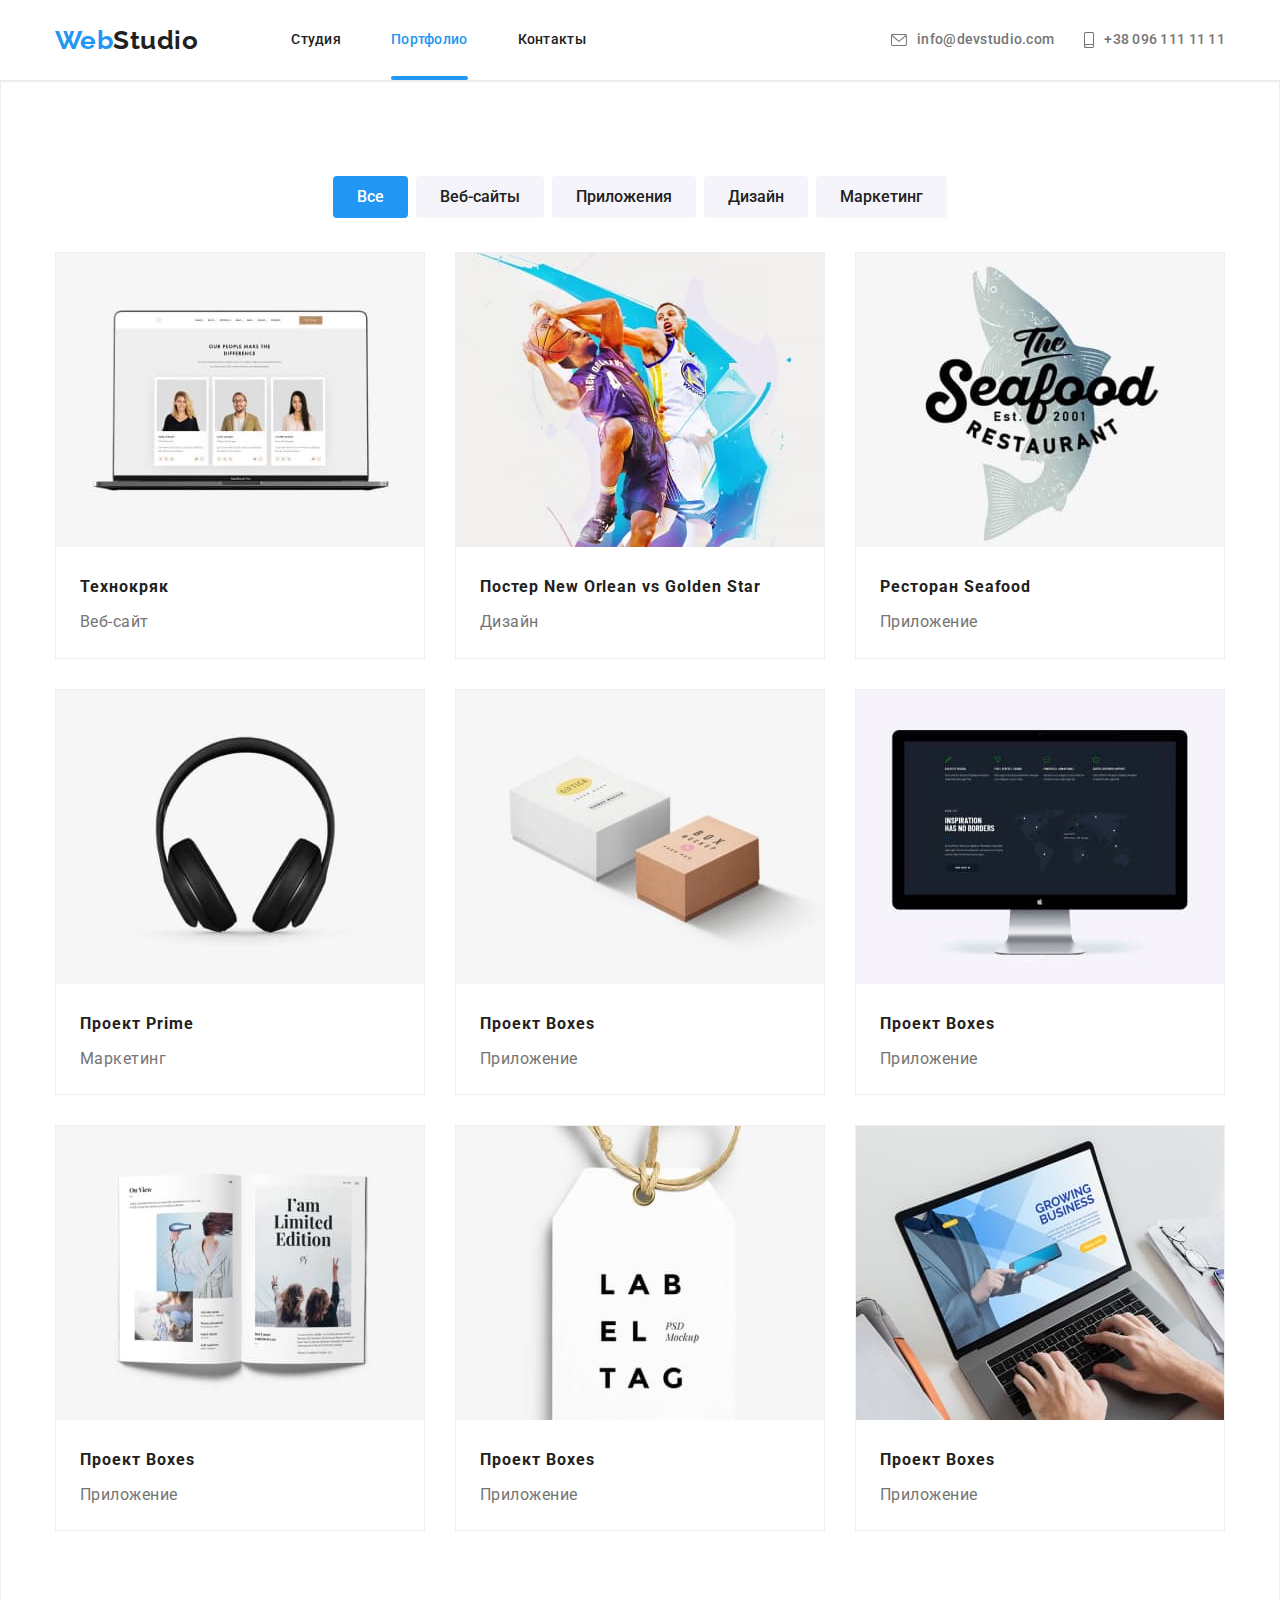
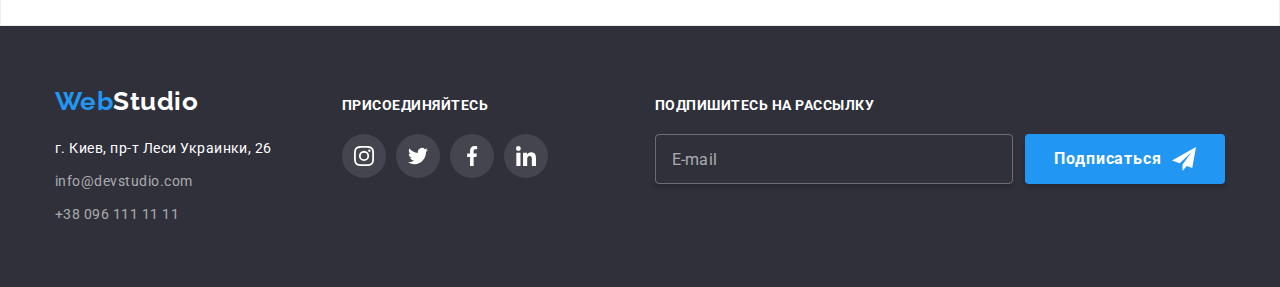
==== portfolio.html @ 53d105b1 "start" ====
<!DOCTYPE html>
<html lang="en">
<head>
    <meta charset="UTF-8">
    <meta http-equiv="X-UA-Compatible" content="IE=edge">
    <meta name="viewport" content="width=device-width, initial-scale=1.0">
    <title>Portfolio</title>
    <link href="https://fonts.googleapis.com/css2?family=Raleway:wght@700&family=Roboto:wght@400;500;700;900&display=swap"
        rel="stylesheet">
    <link rel="stylesheet" href="./css/portfolio.min.css" />
</head>
<body>
    <!-- Шапка-->
    <header class="header-page">
        <div class="header-page__container">
            <nav class="header-page__nav">
                <a href="./index.html" class="logo"><span class="logo__style">Web</span>Studio</a>
                <ul class="site-nav">
                    <li class="site-nav__item">
                        <a href="./index.html" class="site-nav__link ">Студия</a>
                    </li>
                    <li class="site-nav__item">
                        <a href="./portfolio.html" class="site-nav__link site-nav__link--current">Портфолио</a>
                    </li>
                    <li class="site-nav__item">
                        <a href="./contacts.html" class="site-nav__link">Контакты</a>
                    </li>
                </ul>
            </nav>
            <ul class="contact">
                <li class="contact__item">
                    <a href="mailto:info@devstudio.com" class="contact__link">
                        <svg class="contact__icon" width="16" height="12">
                            <use href="./images/icon.svg#icon-mail"></use>
                        </svg>
                        info@devstudio.com</a>
                </li>
                <li class="contact__item">
                    <a href="tel:+380961111111" class="contact__link">
                        <svg class="contact__icon" width="10" height="16">
                            <use href="./images/icon.svg#icon-mobile"></use>
                        </svg>
                        +38 096 111 11 11</a>
                </li>
            </ul>
        </div>
    </header>
<main>
    <!-- Наши проекты -->
    <section class="portfolio">
    <div class="portfolio__container">
        <h1 class="portfolio__title">Наши проекты</h1>
        <ul class="type">
            <li class="type__item"><button type="button" class="type__button type__button--current">Все</button></li>
            <li class="type__item"><button type="button" class="type__button">Веб-сайты</button></li>
            <li class="type__item"><button type="button" class="type__button">Приложения</button></li>
            <li class="type__item"><button type="button" class="type__button">Дизайн</button></li>
            <li class="type__item"><button type="button" class="type__button">Маркетинг</button></li>
        </ul>
        <ul class="card-set">
            <li class="card-set__item">
                <article class="project"> 
                    <div class="project__meta">
                        <img src="./images/techcrack.jpg" alt="techcrack" class="project__image" />
                        <a href="" class="project__description">Ресурс предлагает комплексные предложения с разным уровнем функционала и сервисов. Все это позволит посетителю получить
                        исчерпывающие сведения о компании или частном лице.</a>
                    </div>
                    <h2 class="project__name">Технокряк</h2>
                    <p class="project__type">Веб-сайт</p>
                </article>
            </li>
            <li class="card-set__item">
                <article class="project">
                    <div class="project__meta">
                        <img src="./images/New-Orlean.jpg" alt="Poster New Orlean" class="project__image" />
                        <a href="" class="project__description">Ресурс предлагает комплексные предложения с разным уровнем функционала и сервисов. Все это позволит посетителю получить
                        исчерпывающие сведения о компании или частном лице.</a>
                    </div>
                    <h2 class="project__name">Постер New Orlean vs Golden Star</h2>
                    <p class="project__type">Дизайн</p>
                </article>
            </li>
            <li class="card-set__item">
                <article class="project">
                    <div class="project__meta">
                        <img src="./images/restaraunt-sea-food.jpg" alt="restaraunt Sea Food" class="project__image" />
                        <a href="" class="project__description">Ресурс предлагает комплексные предложения с разным уровнем функционала и сервисов. Все
                            это позволит посетителю получить исчерпывающие сведения о компании или частном лице.</a>
                    </div>
                    <h2 class="project__name">Ресторан Seafood</h2>
                    <p class="project__type">Приложение</p>
                </article>
            </li>
            <li class="card-set__item">
                <article class="project"> 
                    <div class="project__meta">
                        <img src="./images/project-prime.jpg" alt="project Prime" class="project__image" />
                        <a href="" class="project__description">Ресурс предлагает комплексные предложения с разным уровнем функционала и
                            сервисов. Все это позволит посетителю получить исчерпывающие сведения о компании или частном лице.</a>
                    </div>
                    <h2 class="project__name">Проект Prime</h2>
                    <p class="project__type">Маркетинг</p>
                </article>
            </li>
            <li class="card-set__item">
                <article class="project">
                    <div class="project__meta">
                        <img src="./images/project-boxes.jpg" alt="project Boxes" class="project__image" />
                        <a href="" class="project__description">Ресурс предлагает комплексные предложения с разным уровнем функционала и
                            сервисов. Все это позволит посетителю получить исчерпывающие сведения о компании или частном лице.</a>
                    </div>
                    <h2 class="project__name">Проект Boxes</h2>
                    <p class="project__type">Приложение</p>
                </article>
            </li>
            <li class="card-set__item">
                <article class="project">
                    <div class="project__meta">
                        <img src="./images/inspirations.jpg" alt="Inspiration has no Borders" class="project__image" />
                        <a href="" class="project__description">Ресурс предлагает комплексные предложения с разным уровнем
                            функционала и
                            сервисов. Все это позволит посетителю получить исчерпывающие сведения о компании или частном лице.</a>
                    </div>
                    <h2 class="project__name">Проект Boxes</h2>
                    <p class="project__type">Приложение</p>
                </article>
            </li>
            <li class="card-set__item">
                <article class="project">
                    <div class="project__meta">
                        <img src="./images/limited-edition.jpg" alt="Limited Edition" class="project__image" />
                        <a href="" class="project__description">Ресурс предлагает комплексные предложения с разным уровнем
                            функционала и
                            сервисов. Все это позволит посетителю получить исчерпывающие сведения о компании или частном лице.</a>
                    </div>
                    <h2 class="project__name">Проект Boxes</h2>
                    <p class="project__type">Приложение</p>
                </article>
            </li>
            <li class="card-set__item">
                <article class="project">
                    <div class="project__meta">
                        <img src="./images/project-lab.jpg" alt="project LAB" class="project__image" />
                        <a href="" class="project__description">Ресурс предлагает комплексные предложения с разным уровнем
                            функционала и
                            сервисов. Все это позволит посетителю получить исчерпывающие сведения о компании или частном лице.</a>
                    </div>
                    <h2 class="project__name">Проект Boxes</h2>
                    <p class="project__type">Приложение</p>
                </article>
            </li>
            <li class="card-set__item">
                <article class="project">
                    <div class="project__meta">
                        <img src="./images/growing-business.jpg" alt="Growing Business" class="project__image" />
                        <a href="" class="project__description">Ресурс предлагает комплексные предложения с разным уровнем
                            функционала и
                            сервисов. Все это позволит посетителю получить исчерпывающие сведения о компании или частном лице.</a>
                    </div>
                    <h2 class="project__name">Проект Boxes</h2>
                    <p class="project__type">Приложение</p>
                </article>
            </li>
        </ul>
    </div>
    </section>
</main>
        <!--подвал-->
        <footer class="page-footer">
            <div class="page-footer__container">
                <div class="page-footer__meta">
                    <a href="./index.html" class="logo page-footer__logo"><span class="logo__style">Web</span>Studio</a>
                    <address class="address">
                        <ul class="address__list">
                            <li class="address__item"><a href="" class="address__location">г. Киев, пр-т Леси Украинки, 26</a>
                            </li>
                            <li class="address__item"><a href="mailto:info@devstudio.com"
                                    class="address__contacts">info@devstudio.com</a></li>
                            <li class="address__item"><a href="tel:+380961111111" class="address__contacts">+38 096 111 11
                                    11</a></li>
                        </ul>
                    </address>
                </div>
                <div class="page-footer__network">
                    <h3 class="page-footer__title">Присоединяйтесь</h3>
                    <ul class="social-link">
                        <li class="social-link__item">
                            <a href="" class="social-link__button social-link__button--footer">
                                <svg class="social-link__icon" width="20" height="20">
                                    <use href="./images/icon.svg#icon-instagram"></use>
                                </svg>
                            </a>
                        </li>
                        <li class="social-link__item">
                            <a href="" class="social-link__button social-link__button--footer">
                                <svg class="social-link__icon" width="20" height="20">
                                    <use href="./images/icon.svg#icon-twitter"></use>
                                </svg>
                            </a>
                        </li>
                        <li class="social-link__item">
                            <a href="" class="social-link__button social-link__button--footer">
                                <svg class="social-link__icon" width="20" height="20">
                                    <use href="./images/icon.svg#icon-facebook"></use>
                                </svg>
                            </a>
                        </li>
                        <li class="social-link__item">
                            <a href="" class="social-link__button social-link__button--footer">
                                <svg class="social-link__icon" width="20" height="20">
                                    <use href="./images/icon.svg#icon-linkedin"></use>
                                </svg>
                            </a>
                        </li>
                    </ul>
                </div>
                <div class="page-footer__mailing">
                    <h3 class="page-footer__title">Подпишитесь на рассылку</h3>
                    <form class="page-footer__form">
                        <div class="page-footer__fieldset">
                            <div>
                                <label class="page-footer__label" for="email"></label>
                                <input class="page-footer__input" placeholder="E-mail" type="email" name="mail" id="email" />
                            </div>
                            <button class="page-footer__button" type="submit">Подписаться
                                <svg class="page-footer__icon" width="24" height="24">
                                    <use href="./images/icon.svg#icon-send"></use>
                                </svg>
                            </button>
                        </div>
                    </form>
                </div>
            </div>
        </footer>
    </body>
</html>
---- css/portfolio.min.css ----
/*! modern-normalize v1.1.0 | MIT License | https://github.com/sindresorhus/modern-normalize */*,::before,::after{-webkit-box-sizing:border-box;box-sizing:border-box}html{line-height:1.15;-webkit-text-size-adjust:100%;-moz-tab-size:4;-o-tab-size:4;tab-size:4}body{margin:0;font-family:system-ui,-apple-system,"Segoe UI",Roboto,Helvetica,Arial,sans-serif,"Apple Color Emoji","Segoe UI Emoji"}hr{height:0;color:inherit}abbr[title]{-webkit-text-decoration:underline dotted;text-decoration:underline dotted}b,strong{font-weight:bolder}code,kbd,samp,pre{font-family:ui-monospace, SFMono-Regular, Consolas, 'Liberation Mono', Menlo, monospace;font-size:1em}small{font-size:80%}sub,sup{font-size:75%;line-height:0;position:relative;vertical-align:baseline}sub{bottom:-0.25em}sup{top:-0.5em}table{text-indent:0;border-color:inherit}button,input,optgroup,select,textarea{font-family:inherit;font-size:100%;line-height:1.15;margin:0}button,select{text-transform:none}button,[type='button'],[type='reset'],[type='submit']{-webkit-appearance:button}::-moz-focus-inner{border-style:none;padding:0}:-moz-focusring{outline:1px dotted ButtonText}:-moz-ui-invalid{box-shadow:none}legend{padding:0}progress{vertical-align:baseline}::-webkit-inner-spin-button,::-webkit-outer-spin-button{height:auto}[type='search']{-webkit-appearance:textfield;outline-offset:-2px}::-webkit-search-decoration{-webkit-appearance:none}::-webkit-file-upload-button{-webkit-appearance:button;font:inherit}summary{display:list-item}body{background-color:#ffffff;color:#212121;font-family:Roboto, sans-serif;letter-spacing:0.03em}.site-nav,.contact,.type,.card-set,.address__list,.social-link{list-style:none;padding:0;margin:0}.header-page__container,.portfolio__container,.page-footer__container{margin:0 auto;width:1200px;padding-left:15px;padding-right:15px}.portfolio{padding-top:94px;padding-bottom:94px}.page-footer__button{color:#ffffff;background-color:#2196F3;font-weight:700;font-size:16px;line-height:1.88;letter-spacing:0.06em;text-decoration:none;-webkit-box-shadow:0px 4px 4px rgba(0,0,0,0.15);box-shadow:0px 4px 4px rgba(0,0,0,0.15);border-radius:4px;border-color:transparent;padding:10px;height:50px;min-width:200px;cursor:pointer}.portfolio__title{position:absolute;width:1px;height:1px;margin:-1px;border:0;padding:0;white-space:nowrap;-webkit-clip-path:inset(100%);clip-path:inset(100%);clip:rect(0 0 0 0);overflow:hidden}.logo{color:#212121;font-family:Raleway, sans-serif;font-size:26px;font-weight:700;line-height:1.19;text-decoration:none}.logo__style{color:#2196F3}.header-page{border-bottom:1px solid #ECECEC}.header-page__container{display:-webkit-box;display:-ms-flexbox;display:flex;-webkit-box-align:center;-ms-flex-align:center;align-items:center}.header-page__nav{display:-webkit-box;display:-ms-flexbox;display:flex;-webkit-box-align:center;-ms-flex-align:center;align-items:center}.site-nav{display:-webkit-box;display:-ms-flexbox;display:flex;margin-left:93px}.site-nav__link{color:#212121;font-size:14px;font-weight:500;line-height:1.14;letter-spacing:0.02em;text-decoration:none;display:block;padding-top:32px;padding-bottom:32px;-webkit-transition:color 250ms cubic-bezier(0.4, 0, 0.2, 1);transition:color 250ms cubic-bezier(0.4, 0, 0.2, 1)}.site-nav__link:hover,.site-nav__link:focus{color:#2196F3}.site-nav__link--current{color:#2196F3;position:relative}.site-nav__link--current::after{position:absolute;content:"";bottom:0;left:0;border-radius:4px;height:4px;width:100%;background-color:#2196F3}.site-nav__item{margin-right:50px}.site-nav__item:last-child{margin-right:0}.contact{display:-webkit-box;display:-ms-flexbox;display:flex;margin-left:auto;-webkit-box-align:center;-ms-flex-align:center;align-items:center}.contact__icon{margin-right:10px;fill:currentColor}.contact__item:not(:nth-child(1)){margin-left:30px}.contact__link{display:-webkit-box;display:-ms-flexbox;display:flex;font-size:14px;font-weight:500;line-height:1.14;letter-spacing:0.02em;text-decoration:none;color:#757575;-webkit-box-align:center;-ms-flex-align:center;align-items:center;-webkit-box-pack:center;-ms-flex-pack:center;justify-content:center;padding-top:32px;padding-bottom:32px;-webkit-transition:color 250ms cubic-bezier(0.4, 0, 0.2, 1);transition:color 250ms cubic-bezier(0.4, 0, 0.2, 1)}.contact__link:hover,.contact__link:focus{color:#2196F3}.portfolio{border:1px solid #EEEEEE}.type{display:-webkit-box;display:-ms-flexbox;display:flex;margin-bottom:34px;-webkit-box-pack:center;-ms-flex-pack:center;justify-content:center}.type__item{margin-right:8px}.type__item:last-child{margin-right:0}.type__button{color:var(--primary-text-color);background-color:#F5F4FA;font-weight:500;font-size:16px;line-height:1.63;border-radius:4px;border-color:transparent;padding:6px 22px 6px 22px;cursor:pointer}.type__button:hover,.type__button:focus{color:#FFFFFF;background-color:#2196F3}.type__button--current{color:#FFFFFF;background-color:#2196F3}.card-set{display:-webkit-box;display:-ms-flexbox;display:flex;-ms-flex-wrap:wrap;flex-wrap:wrap}.card-set__item{background:#FFFFFF;border:1px solid #EEEEEE;width:370px;margin-right:30px;margin-bottom:30px}.card-set__item:nth-child(3n){margin-right:0}.card-set__item:nth-last-child(-n+3){margin-bottom:0}.project__meta{position:relative;overflow:hidden}.project__image{width:370px;margin-top:0;margin-bottom:20px}.project__name{margin:0 24px 4px 24px;color:#212121;font-size:16px;font-weight:700;line-height:2;letter-spacing:0.06em}.project__type{margin:0 24px 20px 24px;color:#757575;font-size:16px;font-weight:400;line-height:1.88}.project__description{position:absolute;left:0;top:0;margin:0;padding:63px 24px;width:370px;height:294px;background-color:rgba(33,150,243,0.9);font-weight:400;font-size:18px;line-height:1.56;text-align:center;text-decoration:none;color:#FFFFFF;opacity:0;-webkit-transform:translateY(404px);transform:translateY(404px);-webkit-transition:-webkit-transform 250ms cubic-bezier(0.4, 0, 0.2, 1);transition:-webkit-transform 250ms cubic-bezier(0.4, 0, 0.2, 1);transition:transform 250ms cubic-bezier(0.4, 0, 0.2, 1);transition:transform 250ms cubic-bezier(0.4, 0, 0.2, 1), -webkit-transform 250ms cubic-bezier(0.4, 0, 0.2, 1)}.project:hover .project__description{opacity:1;-webkit-transform:translateY(0);transform:translateY(0)}.page-footer{background-color:#2F303A;padding:60px 0}.page-footer__container{display:-webkit-box;display:-ms-flexbox;display:flex;-webkit-box-orient:horizontal;-webkit-box-direction:normal;-ms-flex-direction:row;flex-direction:row;-webkit-box-align:baseline;-ms-flex-align:baseline;align-items:baseline}.page-footer__logo{color:#ffffff}.page-footer__network{margin-left:70px}.page-footer__title{margin:0;font-weight:700;font-size:14px;line-height:1.14;text-transform:uppercase;color:#ffffff;margin-bottom:20px}.page-footer__mailing{margin-left:auto}.page-footer__form{margin-top:20px}.page-footer__fieldset{display:-webkit-box;display:-ms-flexbox;display:flex}.page-footer__button{display:-webkit-box;display:-ms-flexbox;display:flex;-webkit-box-align:center;-ms-flex-align:center;align-items:center;-webkit-box-pack:center;-ms-flex-pack:center;justify-content:center;margin-top:0;margin-left:12px}.page-footer__icon{margin-left:10px;fill:currentColor}.page-footer__input{width:358px;height:50px;border:1px solid rgba(255,255,255,0.3);-webkit-box-shadow:0px 4px 4px 0px rgba(0,0,0,0.15);box-shadow:0px 4px 4px 0px rgba(0,0,0,0.15);border-radius:4px;background-color:rgba(33,150,243,0);color:#ffffff;padding:15px 16px}.page-footer__input::-webkit-input-placeholder{font-weight:400;font-size:16px;line-height:1, 25;letter-spacing:0.01em;color:rgba(255,255,255,0.6)}.page-footer__input:-ms-input-placeholder{font-weight:400;font-size:16px;line-height:1, 25;letter-spacing:0.01em;color:rgba(255,255,255,0.6)}.page-footer__input::-ms-input-placeholder{font-weight:400;font-size:16px;line-height:1, 25;letter-spacing:0.01em;color:rgba(255,255,255,0.6)}.page-footer__input::placeholder{font-weight:400;font-size:16px;line-height:1, 25;letter-spacing:0.01em;color:rgba(255,255,255,0.6)}.address{margin-top:20px}.address__item{margin-bottom:9px}.address__item:last-child{margin-bottom:0}.address__location{color:#FFFFFF;font-size:14px;font-weight:400;line-height:1.71;text-decoration:none;font-style:normal}.address__contacts{color:rgba(255,255,255,0.6);font-size:14px;font-weight:400;line-height:1.71;text-decoration:none;font-style:normal}.address__contacts:hover,.address__contacts:focus{color:#2196F3}.social-link{display:-webkit-box;display:-ms-flexbox;display:flex}.social-link__icon{fill:currentColor;width:20px;height:20px}.social-link__item{display:-webkit-box;display:-ms-flexbox;display:flex;margin-right:10px}.social-link__item:last-child{margin-right:0}.social-link__button{display:-webkit-box;display:-ms-flexbox;display:flex;-webkit-box-align:center;-ms-flex-align:center;align-items:center;-webkit-box-pack:center;-ms-flex-pack:center;justify-content:center;padding:0;border:none;border-radius:50%;color:#AFB1B8;background-color:#ffffff;width:44px;height:44px;-webkit-transition:color 250ms cubic-bezier(0.4, 0, 0.2, 1),background-color 250ms cubic-bezier(0.4, 0, 0.2, 1);transition:color 250ms cubic-bezier(0.4, 0, 0.2, 1),background-color 250ms cubic-bezier(0.4, 0, 0.2, 1)}.social-link__button:hover{color:#ffffff;background-color:#2196F3}.social-link__button--footer{color:#ffffff;background:rgba(255,255,255,0.1)}
/*# sourceMappingURL=portfolio.min.css.map */
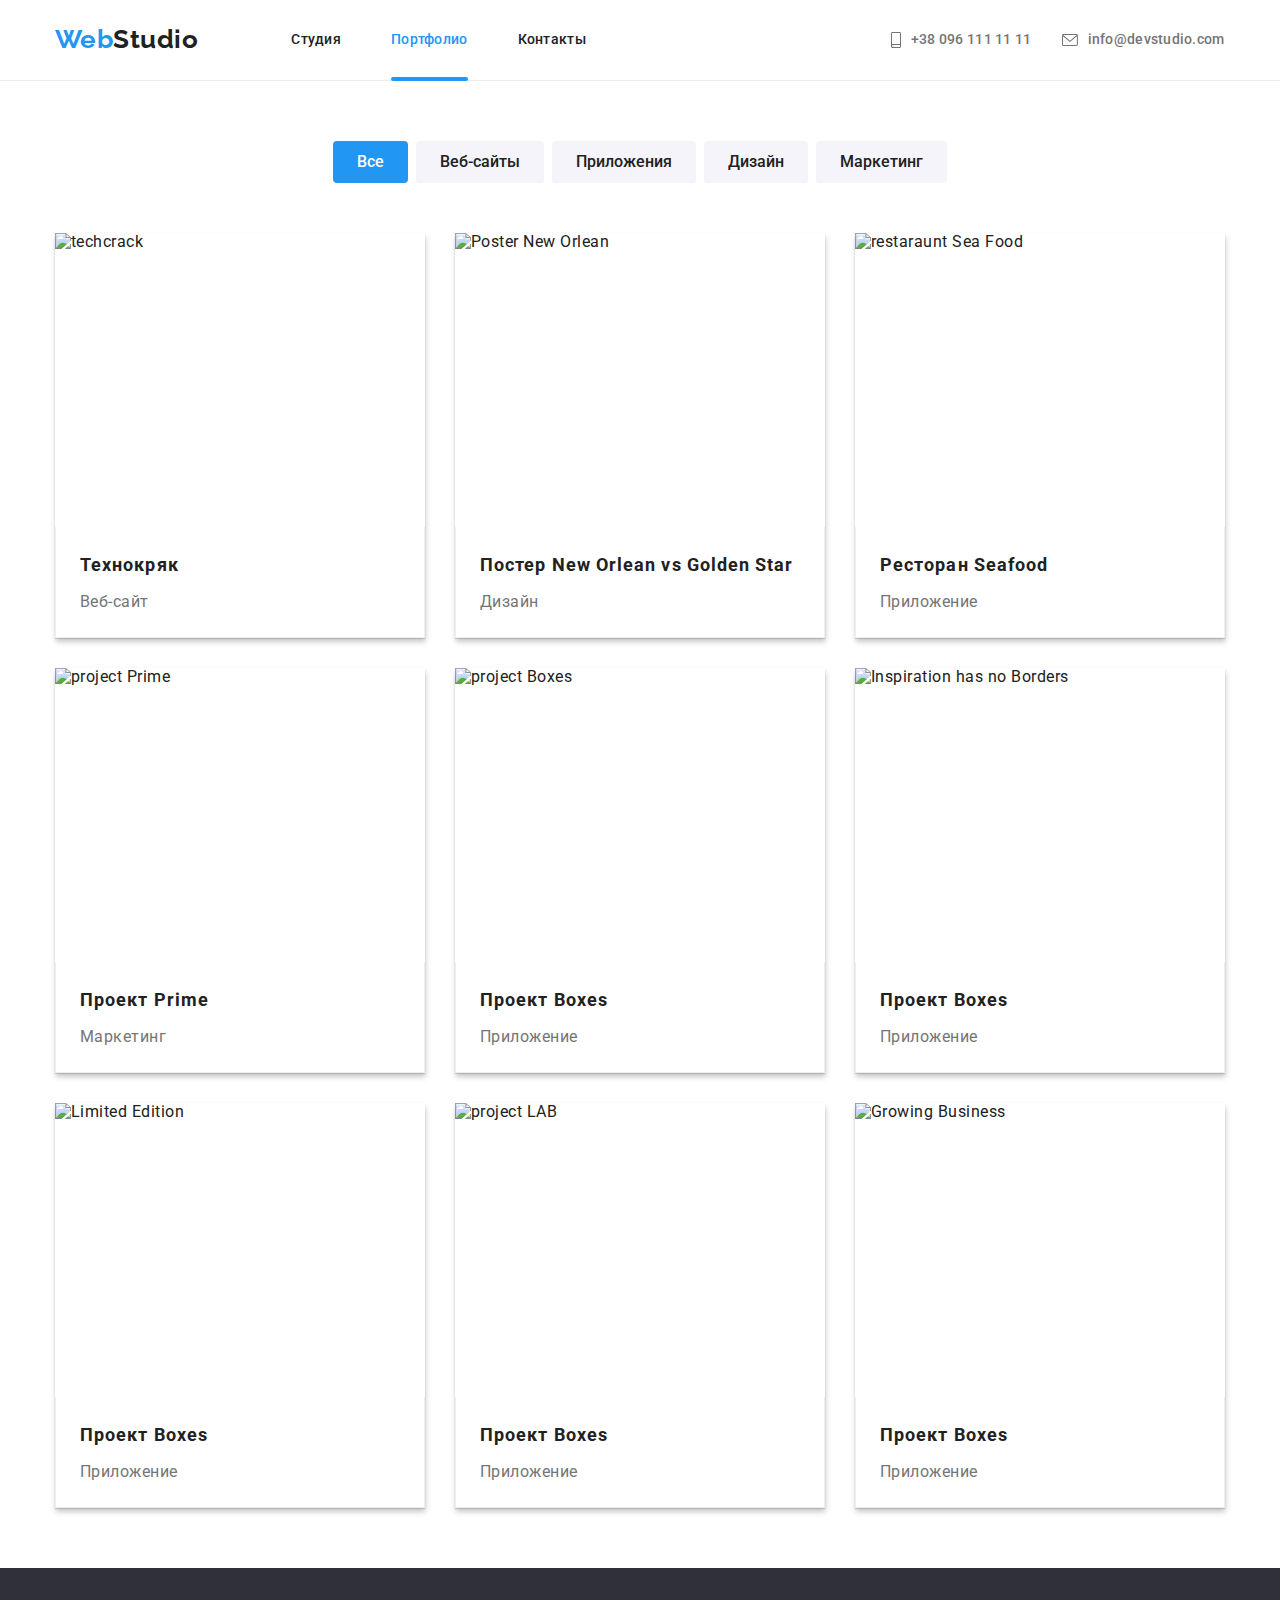
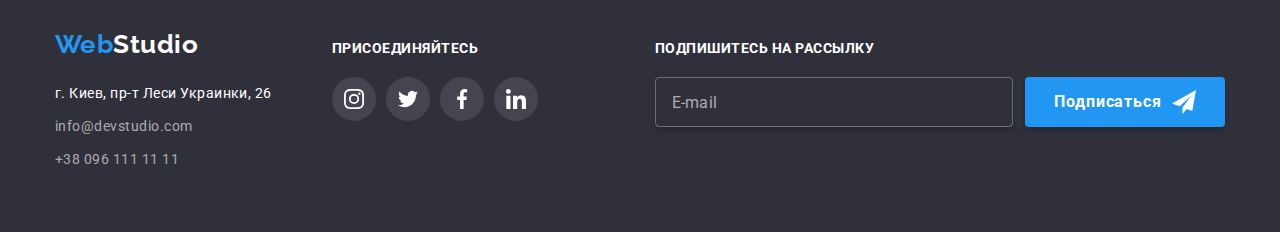
==== commit e2c275dc: "checkpoint" ====
--- a/portfolio.html
+++ b/portfolio.html
@@ -1,236 +1,312 @@
 <!DOCTYPE html>
 <html lang="en">
+
 <head>
     <meta charset="UTF-8">
     <meta http-equiv="X-UA-Compatible" content="IE=edge">
     <meta name="viewport" content="width=device-width, initial-scale=1.0">
     <title>Portfolio</title>
-    <link href="https://fonts.googleapis.com/css2?family=Raleway:wght@700&family=Roboto:wght@400;500;700;900&display=swap"
+    <link
+        href="https://fonts.googleapis.com/css2?family=Raleway:wght@700&family=Roboto:wght@400;500;700;900&display=swap"
         rel="stylesheet">
     <link rel="stylesheet" href="./css/portfolio.min.css" />
 </head>
+
 <body>
     <!-- Шапка-->
     <header class="header-page">
         <div class="header-page__container">
             <nav class="header-page__nav">
                 <a href="./index.html" class="logo"><span class="logo__style">Web</span>Studio</a>
-                <ul class="site-nav">
-                    <li class="site-nav__item">
-                        <a href="./index.html" class="site-nav__link ">Студия</a>
-                    </li>
-                    <li class="site-nav__item">
-                        <a href="./portfolio.html" class="site-nav__link site-nav__link--current">Портфолио</a>
-                    </li>
-                    <li class="site-nav__item">
-                        <a href="./contacts.html" class="site-nav__link">Контакты</a>
-                    </li>
-                </ul>
+                <button type="button" class="header-page__button" aria-expanded="false"
+                    aria-controls="header-page__menu" data-menu-button>
+                    <svg class="header-page__icon" width="40" height="40" aria-label="перекючатель мобильного меню">
+                        <use class="header-page__icon--cross" href="./images/icon.svg#icon-menu-close"></use>
+                        <use class="header-page__icon--menu" href="./images/icon.svg#icon-menu-open"></use>
+                    </svg>
+                </button>
+                <div class="header-page__menu" id="header-page__menu" data-menu>
+                    <div class="header-page__meta">
+                        <ul class="site-nav">
+                            <li class="site-nav__item">
+                                <a href="./index.html" class="site-nav__link">Студия</a>
+                            </li>
+                            <li class="site-nav__item">
+                                <a href="./portfolio.html" class="site-nav__link site-nav__link--current">Портфолио</a>
+                            </li>
+                            <li class="site-nav__item">
+                                <a href="./contacts.html" class="site-nav__link">Контакты</a>
+                            </li>
+                        </ul>
+                        <ul class="contact">
+                            <li class="contact__item">
+                                <a href="tel:+380961111111" class="contact__link contact__link--mobile">
+                                    <svg class="contact__icon" width="10" height="16">
+                                        <use href="./images/icon.svg#icon-mobile"></use>
+                                    </svg>
+                                    +38 096 111 11 11</a>
+                            </li>
+                            <li class="contact__item">
+                                <a href="mailto:info@devstudio.com" class="contact__link">
+                                    <svg class="contact__icon" width="16" height="12">
+                                        <use href="./images/icon.svg#icon-mail"></use>
+                                    </svg>
+                                    info@devstudio.com</a>
+                            </li>
+                        </ul>
+                        <ul class="social-network">
+                            <li class="social-network__item">
+                                <a class="social-network__link" href="">Instagram</a>
+                            </li>
+                            <li class="social-network__item">
+                                <a class="social-network__link" href="">Twitter</a>
+                            </li>
+                            <li class="social-network__item">
+                                <a class="social-network__link" href="">Facebook</a>
+                            </li>
+                            <li class="social-network__item">
+                                <a class="social-network__link" href="">Linkedin</a>
+                            </li>
+                        </ul>
+                    </div>
+                </div>
             </nav>
-            <ul class="contact">
-                <li class="contact__item">
-                    <a href="mailto:info@devstudio.com" class="contact__link">
-                        <svg class="contact__icon" width="16" height="12">
-                            <use href="./images/icon.svg#icon-mail"></use>
-                        </svg>
-                        info@devstudio.com</a>
-                </li>
-                <li class="contact__item">
-                    <a href="tel:+380961111111" class="contact__link">
-                        <svg class="contact__icon" width="10" height="16">
-                            <use href="./images/icon.svg#icon-mobile"></use>
-                        </svg>
-                        +38 096 111 11 11</a>
-                </li>
-            </ul>
         </div>
     </header>
-<main>
-    <!-- Наши проекты -->
-    <section class="portfolio">
-    <div class="portfolio__container">
-        <h1 class="portfolio__title">Наши проекты</h1>
-        <ul class="type">
-            <li class="type__item"><button type="button" class="type__button type__button--current">Все</button></li>
-            <li class="type__item"><button type="button" class="type__button">Веб-сайты</button></li>
-            <li class="type__item"><button type="button" class="type__button">Приложения</button></li>
-            <li class="type__item"><button type="button" class="type__button">Дизайн</button></li>
-            <li class="type__item"><button type="button" class="type__button">Маркетинг</button></li>
-        </ul>
-        <ul class="card-set">
-            <li class="card-set__item">
-                <article class="project"> 
-                    <div class="project__meta">
-                        <img src="./images/techcrack.jpg" alt="techcrack" class="project__image" />
-                        <a href="" class="project__description">Ресурс предлагает комплексные предложения с разным уровнем функционала и сервисов. Все это позволит посетителю получить
-                        исчерпывающие сведения о компании или частном лице.</a>
+    <main>
+        <!-- Наши проекты -->
+        <section class="portfolio">
+            <div class="portfolio__container">
+                <h1 class="portfolio__title">Наши проекты</h1>
+                <ul class="type">
+                    <li class="type__item"><button type="button" class="type__button type__button--current">Все</button></li>
+                    <li class="type__item"><button type="button" class="type__button">Веб-сайты</button></li>
+                    <li class="type__item"><button type="button" class="type__button">Приложения</button></li>
+                    <li class="type__item"><button type="button" class="type__button">Дизайн</button></li>
+                    <li class="type__item"><button type="button" class="type__button">Маркетинг</button></li>
+                </ul>
+                <ul class="project list">
+                    <li class="project__item">
+                        <div class="project__meta">
+                            <img
+                            src="./images/projects/project1-450.jpg" 
+                            srcset="./images/projects/project1-450.jpg 1x, ./images/projects/project1-450@2x.jpg 2x"
+                            alt="techcrack" class="project__image" />
+                            <a href="" class="project__description">Ресурс предлагает комплексные предложения с разным
+                                уровнем
+                                функционала и сервисов. Все это позволит посетителю получить исчерпывающие сведения о
+                                компании или
+                                частном лице.</a>
+                        </div>
+                        <div class="project__title">
+                            <h2 class="project__name">Технокряк</h2>
+                            <p class="project__type">Веб-сайт</p>
+                        </div>
+                    </li>
+                    <li class="project__item">
+                        <div class="project__meta">
+                            <img src="./images/projects/project2-450.jpg"
+                                srcset="./images/projects/project2-450.jpg 1x, ./images/projects/project2-450@2x.jpg 2x"
+                            alt="Poster New Orlean" class="project__image" />
+                            <a href="" class="project__description">Ресурс предлагает комплексные предложения с разным
+                                уровнем
+                                функционала и сервисов. Все это позволит посетителю получить исчерпывающие сведения о
+                                компании или
+                                частном лице.</a>
+                        </div>
+                        <div class="project__title">
+                            <h2 class="project__name">Постер New Orlean vs Golden Star</h2>
+                            <p class="project__type">Дизайн</p>
+                        </div>
+                    </li>
+                    <li class="project__item">
+                        <div class="project__meta">
+                            <img src="./images/projects/project3-450.jpg"
+                                srcset="./images/projects/project3-450.jpg 1x, ./images/projects/project3-450@2x.jpg 2x"
+                            alt="restaraunt Sea Food"
+                                class="project__image" />
+                            <a href="" class="project__description">Ресурс предлагает комплексные предложения с разным
+                                уровнем
+                                функционала и сервисов. Все это позволит посетителю получить исчерпывающие сведения о
+                                компании или
+                                частном лице.</a>
+                        </div>
+                        <div class="project__title">
+                            <h2 class="project__name">Ресторан Seafood</h2>
+                            <p class="project__type">Приложение</p>
+                        </div>
+                    </li>
+                    <li class="project__item">
+                        <div class="project__meta">
+                            <img src="./images/projects/project4-450.jpg"
+                                srcset="./images/projects/project4-450.jpg 1x, ./images/projects/project4-450@2x.jpg 2x"
+                            alt="project Prime" class="project__image" />
+                            <a href="" class="project__description">Ресурс предлагает комплексные предложения с разным
+                                уровнем
+                                функционала и сервисов. Все это позволит посетителю получить исчерпывающие сведения о
+                                компании или
+                                частномлице.</a>
+                        </div>
+                        <div class="project__title">
+                            <h2 class="project__name">Проект Prime</h2>
+                            <p class="project__type">Маркетинг</p>
+                        </div>
+                    </li>
+                    <li class="project__item">
+                        <div class="project__meta">
+                            <img src="./images/projects/project5-450.jpg"
+                            srcset="./images/projects/project5-450.jpg 1x, ./images/projects/project5-450@2x.jpg 2x"
+                            alt="project Boxes" class="project__image" />
+                            <a href="" class="project__description">Ресурс предлагает комплексные предложения с разным
+                                уровне
+                                функционала и сервисов. Все это позволит посетителю получить исчерпывающие сведения о
+                                компании или
+                                частном лице.</a>
+                        </div>
+                        <div class="project__title">
+                            <h2 class="project__name">Проект Boxes</h2>
+                            <p class="project__type">Приложение</p>
+                        </div>
+                    </li>
+                    <li class="project__item">
+                        <div class="project__meta">
+                            <img src="./images/projects/project6-450.jpg"
+                                srcset="./images/projects/project6-450.jpg 1x, ./images/projects/project6-450@2x.jpg 2x"
+                            alt="Inspiration has no Borders"
+                                class="project__image" />
+                            <a href="" class="project__description">Ресурс предлагает комплексные предложения с разным
+                                уровне
+                                функционала и сервисов. Все это позволит посетителю получить исчерпывающие сведения о
+                                компании или
+                                частном лице.</a>
+                        </div>
+                        <div class="project__title">
+                            <h2 class="project__name">Проект Boxes</h2>
+                            <p class="project__type">Приложение</p>
+                        </div>
+                    </li>
+                    <li class="project__item">
+                        <div class="project__meta">
+                            <img src="./images/projects/project7-450.jpg"
+                                srcset="./images/projects/project7-450.jpg 1x, ./images/projects/project7-450@2x.jpg 2x"
+                            alt="Limited Edition" class="project__image" />
+                            <a href="" class="project__description">Ресурс предлагает комплексные предложения с разным
+                                уровнем
+                                функционала и cервисов. Все это позволит посетителю получить исчерпывающие сведения о
+                                компании или
+                                частном лице.</a>
+                        </div>
+                        <div class="project__title">
+                            <h2 class="project__name">Проект Boxes</h2>
+                            <p class="project__type">Приложение</p>
+                        </div>
+                    </li>
+                    <li class="project__item">
+                        <div class="project__meta">
+                            <img src="./images/projects/project8-450.jpg"
+                                srcset="./images/projects/project8-450.jpg 1x, ./images/projects/project8-450@2x.jpg 2x"
+                            alt="project LAB" class="project__image" />
+                            <a href="" class="project__description">Ресурс предлагает комплексные предложения с разным
+                                уровнем
+                                функционала и сервисов. Все это позволит посетителю получить исчерпывающие сведения о
+                                компании или
+                                частном лице.</a>
+                        </div>
+                        <div class="project__title">
+                            <h2 class="project__name">Проект Boxes</h2>
+                            <p class="project__type">Приложение</p>
+                        </div>
+
+                    </li>
+                    <li class="project__item">
+                        <div class="project__meta">
+                            <img src="./images/projects/project9-450.jpg"
+                                srcset="./images/projects/project9-450.jpg x, ./images/projects/project9-450@2x.jpg 2x"
+                            alt="Growing Business" class="project__image" />
+                            <a href="" class="project__description">Ресурс предлагает комплексные предложения с разным
+                                уровнем
+                                функционала и сервисов. Все это позволит посетителю получить исчерпывающие сведения о
+                                компании или
+                                частном лице.</a>
+                        </div>
+                        <div class="project__title">
+                            <h2 class="project__name">Проект Boxes</h2>
+                            <p class="project__type">Приложение</p>
+                        </div>
+                    </li>
+                </ul>
+            </div>
+        </section>
+    </main>
+    <!--подвал-->
+    <footer class="page-footer">
+        <div class="page-footer__container">
+            <div class="page-footer__meta">
+                <a href="./index.html" class="logo page-footer__logo"><span class="logo__style">Web</span>Studio</a>
+                <address class="address">
+                    <ul class="address__list">
+                        <li class="address__item"><a href="" class="address__location">г. Киев, пр-т Леси Украинки,
+                                26</a>
+                        </li>
+                        <li class="address__item"><a href="mailto:info@devstudio.com"
+                                class="address__contacts">info@devstudio.com</a></li>
+                        <li class="address__item"><a href="tel:+380961111111" class="address__contacts">+38 096 111 11
+                                11</a></li>
+                    </ul>
+                </address>
+            </div>
+            <div class="page-footer__network">
+                <h3 class="page-footer__title">Присоединяйтесь</h3>
+                <ul class="social-link">
+                    <li class="social-link__item">
+                        <a href="" class="social-link__button social-link__button--footer">
+                            <svg class="social-link__icon" width="20" height="20">
+                                <use href="./images/icon.svg#icon-instagram"></use>
+                            </svg>
+                        </a>
+                    </li>
+                    <li class="social-link__item">
+                        <a href="" class="social-link__button social-link__button--footer">
+                            <svg class="social-link__icon" width="20" height="20">
+                                <use href="./images/icon.svg#icon-twitter"></use>
+                            </svg>
+                        </a>
+                    </li>
+                    <li class="social-link__item">
+                        <a href="" class="social-link__button social-link__button--footer">
+                            <svg class="social-link__icon" width="20" height="20">
+                                <use href="./images/icon.svg#icon-facebook"></use>
+                            </svg>
+                        </a>
+                    </li>
+                    <li class="social-link__item">
+                        <a href="" class="social-link__button social-link__button--footer">
+                            <svg class="social-link__icon" width="20" height="20">
+                                <use href="./images/icon.svg#icon-linkedin"></use>
+                            </svg>
+                        </a>
+                    </li>
+                </ul>
+            </div>
+            <div class="page-footer__mailing">
+                <h3 class="page-footer__title">Подпишитесь на рассылку</h3>
+                <form class="page-footer__form">
+                    <div class="page-footer__fieldset">
+                        <div>
+                            <label class="page-footer__label" for="email"></label>
+                            <input class="page-footer__input" placeholder="E-mail" type="email" name="mail"
+                                id="email" />
+                        </div>
+                        <button class="page-footer__button" type="submit">Подписаться
+                            <svg class="page-footer__icon" width="24" height="24">
+                                <use href="./images/icon.svg#icon-send"></use>
+                            </svg>
+                        </button>
                     </div>
-                    <h2 class="project__name">Технокряк</h2>
-                    <p class="project__type">Веб-сайт</p>
-                </article>
-            </li>
-            <li class="card-set__item">
-                <article class="project">
-                    <div class="project__meta">
-                        <img src="./images/New-Orlean.jpg" alt="Poster New Orlean" class="project__image" />
-                        <a href="" class="project__description">Ресурс предлагает комплексные предложения с разным уровнем функционала и сервисов. Все это позволит посетителю получить
-                        исчерпывающие сведения о компании или частном лице.</a>
-                    </div>
-                    <h2 class="project__name">Постер New Orlean vs Golden Star</h2>
-                    <p class="project__type">Дизайн</p>
-                </article>
-            </li>
-            <li class="card-set__item">
-                <article class="project">
-                    <div class="project__meta">
-                        <img src="./images/restaraunt-sea-food.jpg" alt="restaraunt Sea Food" class="project__image" />
-                        <a href="" class="project__description">Ресурс предлагает комплексные предложения с разным уровнем функционала и сервисов. Все
-                            это позволит посетителю получить исчерпывающие сведения о компании или частном лице.</a>
-                    </div>
-                    <h2 class="project__name">Ресторан Seafood</h2>
-                    <p class="project__type">Приложение</p>
-                </article>
-            </li>
-            <li class="card-set__item">
-                <article class="project"> 
-                    <div class="project__meta">
-                        <img src="./images/project-prime.jpg" alt="project Prime" class="project__image" />
-                        <a href="" class="project__description">Ресурс предлагает комплексные предложения с разным уровнем функционала и
-                            сервисов. Все это позволит посетителю получить исчерпывающие сведения о компании или частном лице.</a>
-                    </div>
-                    <h2 class="project__name">Проект Prime</h2>
-                    <p class="project__type">Маркетинг</p>
-                </article>
-            </li>
-            <li class="card-set__item">
-                <article class="project">
-                    <div class="project__meta">
-                        <img src="./images/project-boxes.jpg" alt="project Boxes" class="project__image" />
-                        <a href="" class="project__description">Ресурс предлагает комплексные предложения с разным уровнем функционала и
-                            сервисов. Все это позволит посетителю получить исчерпывающие сведения о компании или частном лице.</a>
-                    </div>
-                    <h2 class="project__name">Проект Boxes</h2>
-                    <p class="project__type">Приложение</p>
-                </article>
-            </li>
-            <li class="card-set__item">
-                <article class="project">
-                    <div class="project__meta">
-                        <img src="./images/inspirations.jpg" alt="Inspiration has no Borders" class="project__image" />
-                        <a href="" class="project__description">Ресурс предлагает комплексные предложения с разным уровнем
-                            функционала и
-                            сервисов. Все это позволит посетителю получить исчерпывающие сведения о компании или частном лице.</a>
-                    </div>
-                    <h2 class="project__name">Проект Boxes</h2>
-                    <p class="project__type">Приложение</p>
-                </article>
-            </li>
-            <li class="card-set__item">
-                <article class="project">
-                    <div class="project__meta">
-                        <img src="./images/limited-edition.jpg" alt="Limited Edition" class="project__image" />
-                        <a href="" class="project__description">Ресурс предлагает комплексные предложения с разным уровнем
-                            функционала и
-                            сервисов. Все это позволит посетителю получить исчерпывающие сведения о компании или частном лице.</a>
-                    </div>
-                    <h2 class="project__name">Проект Boxes</h2>
-                    <p class="project__type">Приложение</p>
-                </article>
-            </li>
-            <li class="card-set__item">
-                <article class="project">
-                    <div class="project__meta">
-                        <img src="./images/project-lab.jpg" alt="project LAB" class="project__image" />
-                        <a href="" class="project__description">Ресурс предлагает комплексные предложения с разным уровнем
-                            функционала и
-                            сервисов. Все это позволит посетителю получить исчерпывающие сведения о компании или частном лице.</a>
-                    </div>
-                    <h2 class="project__name">Проект Boxes</h2>
-                    <p class="project__type">Приложение</p>
-                </article>
-            </li>
-            <li class="card-set__item">
-                <article class="project">
-                    <div class="project__meta">
-                        <img src="./images/growing-business.jpg" alt="Growing Business" class="project__image" />
-                        <a href="" class="project__description">Ресурс предлагает комплексные предложения с разным уровнем
-                            функционала и
-                            сервисов. Все это позволит посетителю получить исчерпывающие сведения о компании или частном лице.</a>
-                    </div>
-                    <h2 class="project__name">Проект Boxes</h2>
-                    <p class="project__type">Приложение</p>
-                </article>
-            </li>
-        </ul>
-    </div>
-    </section>
-</main>
-        <!--подвал-->
-        <footer class="page-footer">
-            <div class="page-footer__container">
-                <div class="page-footer__meta">
-                    <a href="./index.html" class="logo page-footer__logo"><span class="logo__style">Web</span>Studio</a>
-                    <address class="address">
-                        <ul class="address__list">
-                            <li class="address__item"><a href="" class="address__location">г. Киев, пр-т Леси Украинки, 26</a>
-                            </li>
-                            <li class="address__item"><a href="mailto:info@devstudio.com"
-                                    class="address__contacts">info@devstudio.com</a></li>
-                            <li class="address__item"><a href="tel:+380961111111" class="address__contacts">+38 096 111 11
-                                    11</a></li>
-                        </ul>
-                    </address>
-                </div>
-                <div class="page-footer__network">
-                    <h3 class="page-footer__title">Присоединяйтесь</h3>
-                    <ul class="social-link">
-                        <li class="social-link__item">
-                            <a href="" class="social-link__button social-link__button--footer">
-                                <svg class="social-link__icon" width="20" height="20">
-                                    <use href="./images/icon.svg#icon-instagram"></use>
-                                </svg>
-                            </a>
-                        </li>
-                        <li class="social-link__item">
-                            <a href="" class="social-link__button social-link__button--footer">
-                                <svg class="social-link__icon" width="20" height="20">
-                                    <use href="./images/icon.svg#icon-twitter"></use>
-                                </svg>
-                            </a>
-                        </li>
-                        <li class="social-link__item">
-                            <a href="" class="social-link__button social-link__button--footer">
-                                <svg class="social-link__icon" width="20" height="20">
-                                    <use href="./images/icon.svg#icon-facebook"></use>
-                                </svg>
-                            </a>
-                        </li>
-                        <li class="social-link__item">
-                            <a href="" class="social-link__button social-link__button--footer">
-                                <svg class="social-link__icon" width="20" height="20">
-                                    <use href="./images/icon.svg#icon-linkedin"></use>
-                                </svg>
-                            </a>
-                        </li>
-                    </ul>
-                </div>
-                <div class="page-footer__mailing">
-                    <h3 class="page-footer__title">Подпишитесь на рассылку</h3>
-                    <form class="page-footer__form">
-                        <div class="page-footer__fieldset">
-                            <div>
-                                <label class="page-footer__label" for="email"></label>
-                                <input class="page-footer__input" placeholder="E-mail" type="email" name="mail" id="email" />
-                            </div>
-                            <button class="page-footer__button" type="submit">Подписаться
-                                <svg class="page-footer__icon" width="24" height="24">
-                                    <use href="./images/icon.svg#icon-send"></use>
-                                </svg>
-                            </button>
-                        </div>
-                    </form>
-                </div>
+                </form>
             </div>
-        </footer>
-    </body>
+        </div>
+    </footer>
+<script src="./js/mobile-menu.js"></script>
+</body>
 </html>--- a/css/portfolio.min.css
+++ b/css/portfolio.min.css
@@ -3,5 +3,5 @@
  Consolas,  'Liberation Mono',  Menlo,- monospace;font-size:1em}small{font-size:80%}sub,sup{font-size:75%;line-height:0;position:relative;vertical-align:baseline}sub{bottom:-0.25em}sup{top:-0.5em}table{text-indent:0;border-color:inherit}button,input,optgroup,select,textarea{font-family:inherit;font-size:100%;line-height:1.15;margin:0}button,select{text-transform:none}button,[type='button'],[type='reset'],[type='submit']{-webkit-appearance:button}::-moz-focus-inner{border-style:none;padding:0}:-moz-focusring{outline:1px dotted ButtonText}:-moz-ui-invalid{box-shadow:none}legend{padding:0}progress{vertical-align:baseline}::-webkit-inner-spin-button,::-webkit-outer-spin-button{height:auto}[type='search']{-webkit-appearance:textfield;outline-offset:-2px}::-webkit-search-decoration{-webkit-appearance:none}::-webkit-file-upload-button{-webkit-appearance:button;font:inherit}summary{display:list-item}body{background-color:#ffffff;color:#212121;font-family:Roboto, sans-serif;letter-spacing:0.03em}.site-nav,.contact,.type,.card-set,.address__list,.social-link{list-style:none;padding:0;margin:0}.header-page__container,.portfolio__container,.page-footer__container{margin:0 auto;width:1200px;padding-left:15px;padding-right:15px}.portfolio{padding-top:94px;padding-bottom:94px}.page-footer__button{color:#ffffff;background-color:#2196F3;font-weight:700;font-size:16px;line-height:1.88;letter-spacing:0.06em;text-decoration:none;-webkit-box-shadow:0px 4px 4px rgba(0,0,0,0.15);box-shadow:0px 4px 4px rgba(0,0,0,0.15);border-radius:4px;border-color:transparent;padding:10px;height:50px;min-width:200px;cursor:pointer}.portfolio__title{position:absolute;width:1px;height:1px;margin:-1px;border:0;padding:0;white-space:nowrap;-webkit-clip-path:inset(100%);clip-path:inset(100%);clip:rect(0 0 0 0);overflow:hidden}.logo{color:#212121;font-family:Raleway, sans-serif;font-size:26px;font-weight:700;line-height:1.19;text-decoration:none}.logo__style{color:#2196F3}.header-page{border-bottom:1px solid #ECECEC}.header-page__container{display:-webkit-box;display:-ms-flexbox;display:flex;-webkit-box-align:center;-ms-flex-align:center;align-items:center}.header-page__nav{display:-webkit-box;display:-ms-flexbox;display:flex;-webkit-box-align:center;-ms-flex-align:center;align-items:center}.site-nav{display:-webkit-box;display:-ms-flexbox;display:flex;margin-left:93px}.site-nav__link{color:#212121;font-size:14px;font-weight:500;line-height:1.14;letter-spacing:0.02em;text-decoration:none;display:block;padding-top:32px;padding-bottom:32px;-webkit-transition:color 250ms cubic-bezier(0.4, 0, 0.2, 1);transition:color 250ms cubic-bezier(0.4, 0, 0.2, 1)}.site-nav__link:hover,.site-nav__link:focus{color:#2196F3}.site-nav__link--current{color:#2196F3;position:relative}.site-nav__link--current::after{position:absolute;content:"";bottom:0;left:0;border-radius:4px;height:4px;width:100%;background-color:#2196F3}.site-nav__item{margin-right:50px}.site-nav__item:last-child{margin-right:0}.contact{display:-webkit-box;display:-ms-flexbox;display:flex;margin-left:auto;-webkit-box-align:center;-ms-flex-align:center;align-items:center}.contact__icon{margin-right:10px;fill:currentColor}.contact__item:not(:nth-child(1)){margin-left:30px}.contact__link{display:-webkit-box;display:-ms-flexbox;display:flex;font-size:14px;font-weight:500;line-height:1.14;letter-spacing:0.02em;text-decoration:none;color:#757575;-webkit-box-align:center;-ms-flex-align:center;align-items:center;-webkit-box-pack:center;-ms-flex-pack:center;justify-content:center;padding-top:32px;padding-bottom:32px;-webkit-transition:color 250ms cubic-bezier(0.4, 0, 0.2, 1);transition:color 250ms cubic-bezier(0.4, 0, 0.2, 1)}.contact__link:hover,.contact__link:focus{color:#2196F3}.portfolio{border:1px solid #EEEEEE}.type{display:-webkit-box;display:-ms-flexbox;display:flex;margin-bottom:34px;-webkit-box-pack:center;-ms-flex-pack:center;justify-content:center}.type__item{margin-right:8px}.type__item:last-child{margin-right:0}.type__button{color:var(--primary-text-color);background-color:#F5F4FA;font-weight:500;font-size:16px;line-height:1.63;border-radius:4px;border-color:transparent;padding:6px 22px 6px 22px;cursor:pointer}.type__button:hover,.type__button:focus{color:#FFFFFF;background-color:#2196F3}.type__button--current{color:#FFFFFF;background-color:#2196F3}.card-set{display:-webkit-box;display:-ms-flexbox;display:flex;-ms-flex-wrap:wrap;flex-wrap:wrap}.card-set__item{background:#FFFFFF;border:1px solid #EEEEEE;width:370px;margin-right:30px;margin-bottom:30px}.card-set__item:nth-child(3n){margin-right:0}.card-set__item:nth-last-child(-n+3){margin-bottom:0}.project__meta{position:relative;overflow:hidden}.project__image{width:370px;margin-top:0;margin-bottom:20px}.project__name{margin:0 24px 4px 24px;color:#212121;font-size:16px;font-weight:700;line-height:2;letter-spacing:0.06em}.project__type{margin:0 24px 20px 24px;color:#757575;font-size:16px;font-weight:400;line-height:1.88}.project__description{position:absolute;left:0;top:0;margin:0;padding:63px 24px;width:370px;height:294px;background-color:rgba(33,150,243,0.9);font-weight:400;font-size:18px;line-height:1.56;text-align:center;text-decoration:none;color:#FFFFFF;opacity:0;-webkit-transform:translateY(404px);transform:translateY(404px);-webkit-transition:-webkit-transform 250ms cubic-bezier(0.4, 0, 0.2, 1);transition:-webkit-transform 250ms cubic-bezier(0.4, 0, 0.2, 1);transition:transform 250ms cubic-bezier(0.4, 0, 0.2, 1);transition:transform 250ms cubic-bezier(0.4, 0, 0.2, 1), -webkit-transform 250ms cubic-bezier(0.4, 0, 0.2, 1)}.project:hover .project__description{opacity:1;-webkit-transform:translateY(0);transform:translateY(0)}.page-footer{background-color:#2F303A;padding:60px 0}.page-footer__container{display:-webkit-box;display:-ms-flexbox;display:flex;-webkit-box-orient:horizontal;-webkit-box-direction:normal;-ms-flex-direction:row;flex-direction:row;-webkit-box-align:baseline;-ms-flex-align:baseline;align-items:baseline}.page-footer__logo{color:#ffffff}.page-footer__network{margin-left:70px}.page-footer__title{margin:0;font-weight:700;font-size:14px;line-height:1.14;text-transform:uppercase;color:#ffffff;margin-bottom:20px}.page-footer__mailing{margin-left:auto}.page-footer__form{margin-top:20px}.page-footer__fieldset{display:-webkit-box;display:-ms-flexbox;display:flex}.page-footer__button{display:-webkit-box;display:-ms-flexbox;display:flex;-webkit-box-align:center;-ms-flex-align:center;align-items:center;-webkit-box-pack:center;-ms-flex-pack:center;justify-content:center;margin-top:0;margin-left:12px}.page-footer__icon{margin-left:10px;fill:currentColor}.page-footer__input{width:358px;height:50px;border:1px solid rgba(255,255,255,0.3);-webkit-box-shadow:0px 4px 4px 0px rgba(0,0,0,0.15);box-shadow:0px 4px 4px 0px rgba(0,0,0,0.15);border-radius:4px;background-color:rgba(33,150,243,0);color:#ffffff;padding:15px 16px}.page-footer__input::-webkit-input-placeholder{font-weight:400;font-size:16px;line-height:1, 25;letter-spacing:0.01em;color:rgba(255,255,255,0.6)}.page-footer__input:-ms-input-placeholder{font-weight:400;font-size:16px;line-height:1, 25;letter-spacing:0.01em;color:rgba(255,255,255,0.6)}.page-footer__input::-ms-input-placeholder{font-weight:400;font-size:16px;line-height:1, 25;letter-spacing:0.01em;color:rgba(255,255,255,0.6)}.page-footer__input::placeholder{font-weight:400;font-size:16px;line-height:1, 25;letter-spacing:0.01em;color:rgba(255,255,255,0.6)}.address{margin-top:20px}.address__item{margin-bottom:9px}.address__item:last-child{margin-bottom:0}.address__location{color:#FFFFFF;font-size:14px;font-weight:400;line-height:1.71;text-decoration:none;font-style:normal}.address__contacts{color:rgba(255,255,255,0.6);font-size:14px;font-weight:400;line-height:1.71;text-decoration:none;font-style:normal}.address__contacts:hover,.address__contacts:focus{color:#2196F3}.social-link{display:-webkit-box;display:-ms-flexbox;display:flex}.social-link__icon{fill:currentColor;width:20px;height:20px}.social-link__item{display:-webkit-box;display:-ms-flexbox;display:flex;margin-right:10px}.social-link__item:last-child{margin-right:0}.social-link__button{display:-webkit-box;display:-ms-flexbox;display:flex;-webkit-box-align:center;-ms-flex-align:center;align-items:center;-webkit-box-pack:center;-ms-flex-pack:center;justify-content:center;padding:0;border:none;border-radius:50%;color:#AFB1B8;background-color:#ffffff;width:44px;height:44px;-webkit-transition:color 250ms cubic-bezier(0.4, 0, 0.2, 1),background-color 250ms cubic-bezier(0.4, 0, 0.2, 1);transition:color 250ms cubic-bezier(0.4, 0, 0.2, 1),background-color 250ms cubic-bezier(0.4, 0, 0.2, 1)}.social-link__button:hover{color:#ffffff;background-color:#2196F3}.social-link__button--footer{color:#ffffff;background:rgba(255,255,255,0.1)}
+ monospace;font-size:1em}small{font-size:80%}sub,sup{font-size:75%;line-height:0;position:relative;vertical-align:baseline}sub{bottom:-0.25em}sup{top:-0.5em}table{text-indent:0;border-color:inherit}button,input,optgroup,select,textarea{font-family:inherit;font-size:100%;line-height:1.15;margin:0}button,select{text-transform:none}button,[type='button'],[type='reset'],[type='submit']{-webkit-appearance:button}::-moz-focus-inner{border-style:none;padding:0}:-moz-focusring{outline:1px dotted ButtonText}:-moz-ui-invalid{box-shadow:none}legend{padding:0}progress{vertical-align:baseline}::-webkit-inner-spin-button,::-webkit-outer-spin-button{height:auto}[type='search']{-webkit-appearance:textfield;outline-offset:-2px}::-webkit-search-decoration{-webkit-appearance:none}::-webkit-file-upload-button{-webkit-appearance:button;font:inherit}summary{display:list-item}body{background-color:#ffffff;color:#212121;font-family:Roboto, sans-serif;letter-spacing:0.03em}img{display:block}.site-nav,.contact,.social-network,.type,.project,.address__list,.social-link{list-style:none;padding:0;margin:0}.header-page__container,.portfolio__container,.page-footer__container{margin:0 auto;padding-left:15px;padding-right:15px;min-width:320px}.portfolio,.page-footer{padding-top:60px;padding-bottom:60px}.page-footer__button{color:#ffffff;background-color:#2196F3;font-weight:700;font-size:16px;line-height:1.88;letter-spacing:0.06em;text-decoration:none;-webkit-box-shadow:0px 4px 4px rgba(0,0,0,0.15);box-shadow:0px 4px 4px rgba(0,0,0,0.15);border-radius:4px;border-color:transparent;padding:10px;height:50px;min-width:200px;cursor:pointer}.portfolio__title{position:absolute;width:1px;height:1px;margin:-1px;border:0;padding:0;white-space:nowrap;-webkit-clip-path:inset(100%);clip-path:inset(100%);clip:rect(0 0 0 0);overflow:hidden}.header-page{border-bottom:1px solid #ECECEC}.header-page__container{position:relative}@media screen and (min-width: 480px){.header-page__container{width:480px}}@media screen and (min-width: 768px){.header-page__container{width:768px}}@media screen and (min-width: 1200px){.header-page__container{width:1200px}}.header-page__nav{display:-webkit-box;display:-ms-flexbox;display:flex;-webkit-box-align:center;-ms-flex-align:center;align-items:center;min-height:60px}@media screen and (max-width: 767px){.header-page__nav{-webkit-box-pack:justify;-ms-flex-pack:justify;justify-content:space-between}}@media screen and (max-width: 767px){.header-page__meta{padding:48px 40px 48px 40px}}@media screen and (min-width: 768px){.header-page__meta{display:-webkit-box;display:-ms-flexbox;display:flex;-webkit-box-align:center;-ms-flex-align:center;align-items:center;-webkit-box-pack:justify;-ms-flex-pack:justify;justify-content:space-between}}.logo{margin:0;color:#212121;font-family:Raleway, sans-serif;font-size:24px;font-weight:700;line-height:1.17;text-decoration:none}@media screen and (min-width: 768px){.logo{font-size:26px;line-height:1.29}}.logo__style{color:#2196F3}.header-page__button{display:-webkit-box;display:-ms-flexbox;display:flex;-webkit-box-align:center;-ms-flex-align:center;align-items:center;-webkit-box-pack:center;-ms-flex-pack:center;justify-content:center;background-color:transparent;border:none;padding:0;margin:0;z-index:1}.header-page__button:hover,.header-page__button:focus{color:#2196F3}@media screen and (min-width: 768px){.header-page__button{display:none}}.header-page__icon{fill:currentColor;width:40px;height:40px}.header-page__button .header-page__icon--cross{display:none}.header-page__button.is-open .header-page__icon--cross{display:block}.header-page__button.is-open .header-page__icon--menu{display:none}@media screen and (max-width: 767px){.header-page__menu{display:none;position:absolute;top:0;left:0;width:480px;background:#FFFFFF;-webkit-box-shadow:0px 4px 8px rgba(0,0,0,0.04),0px 2px 4px rgba(0,0,0,0.08),0px 1px 3px rgba(0,0,0,0.16);box-shadow:0px 4px 8px rgba(0,0,0,0.04),0px 2px 4px rgba(0,0,0,0.08),0px 1px 3px rgba(0,0,0,0.16)}.header-page__menu.is-open{display:block}}@media screen and (min-width: 768px){.header-page__menu{margin-left:88px}}@media screen and (min-width: 1200px){.header-page__menu{margin-left:93px}}@media screen and (max-width: 767px){.site-nav{margin-bottom:306px}}@media screen and (min-width: 768px){.site-nav{display:-webkit-box;display:-ms-flexbox;display:flex}}@media screen and (min-width: 768px) and (max-width: 1199px){.site-nav{margin-right:84px}}@media screen and (min-width: 1200px){.site-nav{margin-right:305px}}@media screen and (max-width: 767px){.site-nav__item:not(:last-child){margin-bottom:32px}}@media screen and (min-width: 768px){.site-nav__item:not(:last-child){margin-right:50px}}.site-nav__link{color:#212121;font-size:40px;font-weight:500;line-height:1.18;letter-spacing:0.02em;text-decoration:none;-webkit-transition:color 250ms cubic-bezier(0.4, 0, 0.2, 1);transition:color 250ms cubic-bezier(0.4, 0, 0.2, 1)}.site-nav__link:hover,.site-nav__link:focus{color:#2196F3}@media screen and (min-width: 768px){.site-nav__link{font-size:14px;line-height:1.14;padding-top:32px;padding-bottom:32px;display:block}}.site-nav__link--current{color:#2196F3}@media screen and (min-width: 768px){.site-nav__link--current{position:relative}.site-nav__link--current::after{position:absolute;content:"";bottom:-1px;left:0;border-radius:4px;height:4px;width:100%;background-color:#2196F3}}@media screen and (max-width: 767px){.contact{margin-bottom:64px}}@media screen and (min-width: 768px){.contact{display:-webkit-box;display:-ms-flexbox;display:flex;-webkit-box-orient:vertical;-webkit-box-direction:reverse;-ms-flex-direction:column-reverse;flex-direction:column-reverse}}@media screen and (min-width: 1200px){.contact{margin-left:auto;-webkit-box-orient:horizontal;-webkit-box-direction:normal;-ms-flex-direction:row;flex-direction:row}}@media screen and (max-width: 767px){.contact__item:not(:last-child){margin-bottom:30px}}@media screen and (min-width: 768px) and (max-width: 1199px){.contact__item:not(:first-child){margin-bottom:10px}}@media screen and (min-width: 1200px){.contact__item:not(:last-child){margin-right:30px}}.contact__link{font-size:24px;line-height:1.17;font-weight:500;letter-spacing:0.02em;text-decoration:none;color:#757575}@media screen and (max-width: 767px){.contact__link--mobile{font-size:34px;color:#2196F3}}@media screen and (min-width: 768px){.contact__link{display:-webkit-box;display:-ms-flexbox;display:flex;-webkit-box-align:center;-ms-flex-align:center;align-items:center;-webkit-box-pack:center;-ms-flex-pack:center;justify-content:center;font-size:12px;line-height:1.14;-webkit-transition:color 250ms cubic-bezier(0.4, 0, 0.2, 1);transition:color 250ms cubic-bezier(0.4, 0, 0.2, 1)}.contact__link:hover,.contact__link:focus{color:#2196F3}}@media screen and (min-width: 1200px){.contact__link{font-size:14px}}.contact__icon{margin-right:8px;fill:currentColor}@media screen and (max-width: 767px){.contact__icon{display:none}}@media screen and (min-width: 1200px){.contact__icon{margin-right:10px}}.social-network{display:-webkit-box;display:-ms-flexbox;display:flex;-ms-flex-wrap:wrap;flex-wrap:wrap}@media screen and (min-width: 768px){.social-network{display:none}}.social-network__item{padding:0 10px;border-right:1px solid rgba(33,33,33,0.2)}.social-network__item:last-child{padding-right:0;border-right:none}.social-network__item:first-child{padding-left:0}.social-network__link{color:#2196F3;font-weight:500;font-size:18px;line-height:1.22;letter-spacing:0.02em;text-decoration:none}@media screen and (min-width: 480px){.portfolio__container{width:480px}}@media screen and (min-width: 768px){.portfolio__container{width:768px}}@media screen and (min-width: 1200px){.portfolio__container{width:1200px}}.type{margin-bottom:40px;display:-webkit-box;display:-ms-flexbox;display:flex}@media screen and (max-width: 767px){.type{-ms-flex-wrap:wrap;flex-wrap:wrap}}@media screen and (min-width: 768px){.type{-webkit-box-pack:center;-ms-flex-pack:center;justify-content:center;margin-bottom:30px}}@media screen and (min-width: 1200px){.type{margin-bottom:50px}}.type__item{margin-right:8px}@media screen and (max-width: 767px){.type__item{margin-bottom:15px}.type__item:nth-child(2n+3){margin-right:0}.type__item:nth-last-child(-n+2){margin-bottom:0}}@media screen and (min-width: 768px){.type__item:last-child{margin-right:0}}.type__button{color:#212121;background-color:#F5F4FA;font-weight:500;font-size:16px;line-height:1.63;border-radius:4px;border-color:transparent;padding:6px 22px 6px 22px;cursor:pointer}.type__button:hover,.type__button:focus{color:#FFFFFF;background-color:#2196F3}.type__button--current{color:#FFFFFF;background-color:#2196F3}.project{display:-webkit-box;display:-ms-flexbox;display:flex;-ms-flex-wrap:wrap;flex-wrap:wrap;margin:-15px}.project__item{margin:15px;-webkit-box-shadow:0px 1px 1px rgba(0,0,0,0.12),0px 4px 4px rgba(0,0,0,0.06),1px 4px 6px rgba(0,0,0,0.16);box-shadow:0px 1px 1px rgba(0,0,0,0.12),0px 4px 4px rgba(0,0,0,0.06),1px 4px 6px rgba(0,0,0,0.16);-ms-flex-preferred-size:calc((100% - 30px) / 1);flex-basis:calc((100% - 30px) / 1)}@media screen and (min-width: 768px){.project__item{-ms-flex-preferred-size:calc((100% - 60px) / 2);flex-basis:calc((100% - 60px) / 2)}}@media screen and (min-width: 1200px){.project__item{-ms-flex-preferred-size:calc((100% - 90px) / 3);flex-basis:calc((100% - 90px) / 3)}}.project__meta{position:relative;overflow:hidden}.project__title{padding:20px 24px;border-bottom:1px solid #EEEEEE;border-right:1px solid #EEEEEE;border-left:1px solid #EEEEEE}.project__image{width:450px;height:294px}@media screen and (min-width: 768px){.project__image{width:354px}}@media screen and (min-width: 1200px){.project__image{width:370px}}.project__name{margin:0 0 4px 0;color:#212121;font-size:18px;font-weight:700;line-height:2;letter-spacing:0.06em}.project__type{margin:0;color:#757575;font-size:16px;line-height:1.88}.project__description{position:absolute;left:0;top:0;padding-top:77px;padding-right:24px;padding-bottom:77px;padding-left:24px;width:450px;background-color:rgba(33,150,243,0.9);font-weight:400;font-size:18px;line-height:1.56;text-decoration:none;color:#FFFFFF;opacity:0;-webkit-transform:translateY(404px);transform:translateY(404px);-webkit-transition:-webkit-transform 250ms cubic-bezier(0.4, 0, 0.2, 1);transition:-webkit-transform 250ms cubic-bezier(0.4, 0, 0.2, 1);transition:transform 250ms cubic-bezier(0.4, 0, 0.2, 1);transition:transform 250ms cubic-bezier(0.4, 0, 0.2, 1), -webkit-transform 250ms cubic-bezier(0.4, 0, 0.2, 1)}@media screen and (min-width: 768px){.project__description{padding-top:49px;width:354px}}@media screen and (min-width: 1200px){.project__description{padding-top:63px;padding-bottom:63px;width:370px}}.project__item:hover .project__description{opacity:1;-webkit-transform:translateY(0);transform:translateY(0)}.page-footer{background-color:#2F303A}@media screen and (min-width: 480px){.page-footer__container{width:480px}}@media screen and (min-width: 768px){.page-footer__container{width:768px;display:-webkit-box;display:-ms-flexbox;display:flex;-ms-flex-wrap:wrap;flex-wrap:wrap}}@media screen and (max-width: 1199px){.page-footer__container{text-align:center}}@media screen and (min-width: 1200px){.page-footer__container{width:1200px;-webkit-box-align:baseline;-ms-flex-align:baseline;align-items:baseline}}@media screen and (min-width: 768px) and (max-width: 1199px){.page-footer__meta{margin-left:61px}}.page-footer__logo{color:#ffffff}.page-footer__title{margin-top:0;font-weight:700;font-size:14px;line-height:1.14;text-transform:uppercase;color:#ffffff;margin-bottom:20px}@media screen and (max-width: 767px){.page-footer__network{margin-top:60px;display:inline-block}}@media screen and (min-width: 768px) and (max-width: 1199px){.page-footer__network{margin-left:165px;margin-top:5px}}@media screen and (min-width: 1200px){.page-footer__network{margin-left:60px}}@media screen and (max-width: 1199px){.page-footer__mailing{margin-top:60px;width:450px}}@media screen and (min-width: 768px) and (max-width: 1199px){.page-footer__mailing{margin-left:auto;margin-right:auto}}@media screen and (min-width: 1200px){.page-footer__mailing{margin-left:auto}}@media screen and (min-width: 1200px){.page-footer__fieldset{display:-webkit-box;display:-ms-flexbox;display:flex}}.page-footer__button{display:-webkit-box;display:-ms-flexbox;display:flex;-webkit-box-align:center;-ms-flex-align:center;align-items:center;-webkit-box-pack:center;-ms-flex-pack:center;justify-content:center}@media screen and (max-width: 1199px){.page-footer__button{margin:20px auto 0 auto}}.page-footer__icon{margin-left:10px;fill:currentColor}.address{margin-top:20px}.address__item{margin-bottom:8px}@media screen and (min-width: 1200px){.address__item{margin-bottom:9px}.address__item:last-child{margin-bottom:0}}.address__location{color:#FFFFFF;font-size:14px;line-height:1.71;text-decoration:none;font-style:normal}.address__contacts{color:rgba(255,255,255,0.6);font-size:14px;line-height:1.71;text-decoration:none;font-style:normal}.address__contacts:hover,.address__contacts:focus{color:#2196F3}.page-footer__input{width:450px;height:50px;border:1px solid rgba(255,255,255,0.3);-webkit-box-shadow:0px 4px 4px 0px rgba(0,0,0,0.15);box-shadow:0px 4px 4px 0px rgba(0,0,0,0.15);border-radius:4px;background-color:rgba(33,150,243,0);color:#ffffff;padding:15px 16px}@media screen and (min-width: 1200px){.page-footer__input{width:358px;margin-right:12px}}.page-footer__input::-webkit-input-placeholder{font-size:16px;line-height:1, 25;letter-spacing:0.01em;color:rgba(255,255,255,0.6)}.page-footer__input:-ms-input-placeholder{font-size:16px;line-height:1, 25;letter-spacing:0.01em;color:rgba(255,255,255,0.6)}.page-footer__input::-ms-input-placeholder{font-size:16px;line-height:1, 25;letter-spacing:0.01em;color:rgba(255,255,255,0.6)}.page-footer__input::placeholder{font-size:16px;line-height:1, 25;letter-spacing:0.01em;color:rgba(255,255,255,0.6)}.social-link{display:-webkit-box;display:-ms-flexbox;display:flex}.social-link__icon{fill:currentColor;width:20px;height:20px}.social-link__item{display:-webkit-box;display:-ms-flexbox;display:flex;margin-right:10px}.social-link__item:last-child{margin-right:0}.social-link__button{display:-webkit-box;display:-ms-flexbox;display:flex;-webkit-box-align:center;-ms-flex-align:center;align-items:center;-webkit-box-pack:center;-ms-flex-pack:center;justify-content:center;padding:0;border:none;border-radius:50%;color:#AFB1B8;background-color:#ffffff;width:44px;height:44px;-webkit-transition:color 250ms cubic-bezier(0.4, 0, 0.2, 1),background-color 250ms cubic-bezier(0.4, 0, 0.2, 1);transition:color 250ms cubic-bezier(0.4, 0, 0.2, 1),background-color 250ms cubic-bezier(0.4, 0, 0.2, 1)}.social-link__button:hover{color:#ffffff;background-color:#2196F3}.social-link__button--footer{color:#ffffff;background:rgba(255,255,255,0.1)}
 /*# sourceMappingURL=portfolio.min.css.map */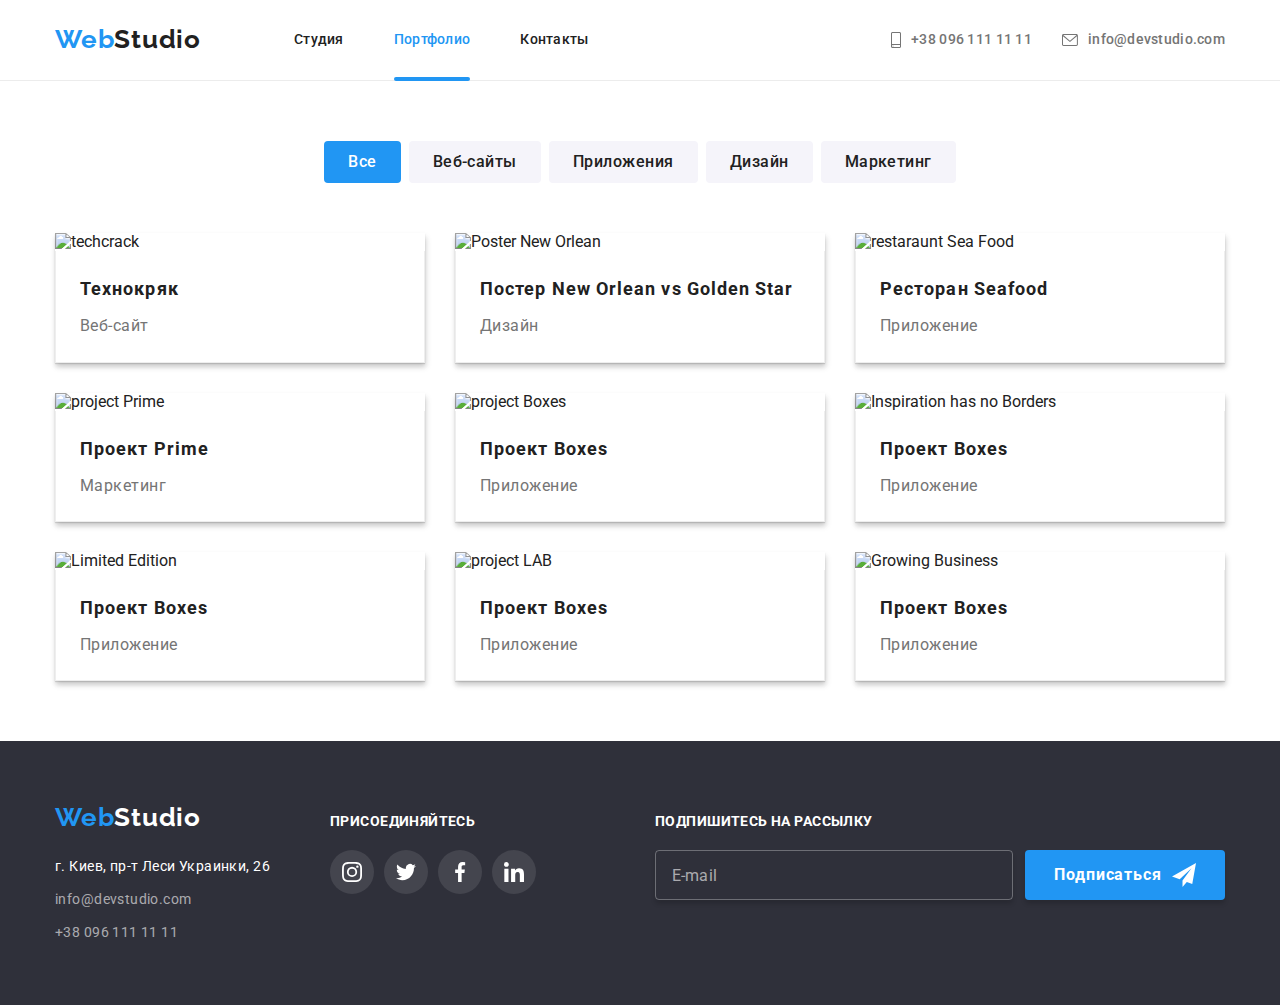
==== commit df8fb9a8: "final" ====
--- a/portfolio.html
+++ b/portfolio.html
@@ -26,49 +26,47 @@
                     </svg>
                 </button>
                 <div class="header-page__menu" id="header-page__menu" data-menu>
-                    <div class="header-page__meta">
-                        <ul class="site-nav">
-                            <li class="site-nav__item">
-                                <a href="./index.html" class="site-nav__link">Студия</a>
-                            </li>
-                            <li class="site-nav__item">
-                                <a href="./portfolio.html" class="site-nav__link site-nav__link--current">Портфолио</a>
-                            </li>
-                            <li class="site-nav__item">
-                                <a href="./contacts.html" class="site-nav__link">Контакты</a>
-                            </li>
-                        </ul>
-                        <ul class="contact">
-                            <li class="contact__item">
-                                <a href="tel:+380961111111" class="contact__link contact__link--mobile">
-                                    <svg class="contact__icon" width="10" height="16">
-                                        <use href="./images/icon.svg#icon-mobile"></use>
-                                    </svg>
-                                    +38 096 111 11 11</a>
-                            </li>
-                            <li class="contact__item">
-                                <a href="mailto:info@devstudio.com" class="contact__link">
-                                    <svg class="contact__icon" width="16" height="12">
-                                        <use href="./images/icon.svg#icon-mail"></use>
-                                    </svg>
-                                    info@devstudio.com</a>
-                            </li>
-                        </ul>
-                        <ul class="social-network">
-                            <li class="social-network__item">
-                                <a class="social-network__link" href="">Instagram</a>
-                            </li>
-                            <li class="social-network__item">
-                                <a class="social-network__link" href="">Twitter</a>
-                            </li>
-                            <li class="social-network__item">
-                                <a class="social-network__link" href="">Facebook</a>
-                            </li>
-                            <li class="social-network__item">
-                                <a class="social-network__link" href="">Linkedin</a>
-                            </li>
-                        </ul>
-                    </div>
+                    <ul class="site-nav">
+                        <li class="site-nav__item">
+                            <a href="./index.html" class="site-nav__link">Студия</a>
+                        </li>
+                        <li class="site-nav__item">
+                            <a href="./portfolio.html" class="site-nav__link site-nav__link--current">Портфолио</a>
+                        </li>
+                        <li class="site-nav__item">
+                            <a href="./contacts.html" class="site-nav__link">Контакты</a>
+                        </li>
+                    </ul>
+                    <ul class="contact">
+                        <li class="contact__item">
+                            <a href="tel:+380961111111" class="contact__link contact__link--mobile">
+                                <svg class="contact__icon" width="10" height="16">
+                                    <use href="./images/icon.svg#icon-mobile"></use>
+                                </svg>
+                                +38 096 111 11 11</a>
+                        </li>
+                        <li class="contact__item">
+                            <a href="mailto:info@devstudio.com" class="contact__link">
+                                <svg class="contact__icon" width="16" height="12">
+                                    <use href="./images/icon.svg#icon-mail"></use>
+                                </svg>
+                                info@devstudio.com</a>
+                        </li>
+                    </ul>
+                    <ul class="social-network">
+                        <li class="social-network__item">
+                            <a class="social-network__link" href="">Instagram</a>
+                        </li>
+                        <li class="social-network__item">
+                            <a class="social-network__link" href="">Twitter</a>
+                        </li>
+                        <li class="social-network__item">
+                            <a class="social-network__link" href="">Facebook</a>
+                        </li>
+                        <li class="social-network__item">
+                            <a class="social-network__link" href="">Linkedin</a>
+                        </li>
+                    </ul>
                 </div>
             </nav>
         </div>
@@ -88,10 +86,22 @@
                 <ul class="project list">
                     <li class="project__item">
                         <div class="project__meta">
-                            <img
-                            src="./images/projects/project1-450.jpg" 
-                            srcset="./images/projects/project1-450.jpg 1x, ./images/projects/project1-450@2x.jpg 2x"
-                            alt="techcrack" class="project__image" />
+                            <picture>
+                                <source srcset="
+                                    ./images/projects/project1-370.jpg 1x,
+                                    ./images/projects/project1-370@2x.jpg 2x"
+                                    media="(min-width: 1200px)" />
+                                <source srcset="
+                                    ./images/projects/project1-354.jpg 1x,
+                                    ./images/projects/project1-354@2x.jpg 2x"
+                                    media="(min-width: 768px)"/>
+                                <source srcset="
+                                    ./images/projects/project1-450.jpg 1x,
+                                    ./images/projects/project1-450@2x.jpg 2x"
+                                    media="(min-width: 320px)" />
+                                <img src="./images/projects/project1-450.jpg"
+                                    alt="techcrack" class="project__image"/>
+                            </picture>
                             <a href="" class="project__description">Ресурс предлагает комплексные предложения с разным
                                 уровнем
                                 функционала и сервисов. Все это позволит посетителю получить исчерпывающие сведения о
@@ -105,9 +115,22 @@
                     </li>
                     <li class="project__item">
                         <div class="project__meta">
-                            <img src="./images/projects/project2-450.jpg"
-                                srcset="./images/projects/project2-450.jpg 1x, ./images/projects/project2-450@2x.jpg 2x"
-                            alt="Poster New Orlean" class="project__image" />
+                            <picture>
+                                <source srcset="
+                                    ./images/projects/project2-370.jpg 1x,
+                                    ./images/projects/project2-370@2x.jpg 2x"
+                                    media="(min-width: 1200px)" />
+                                <source srcset="
+                                    ./images/projects/project2-354.jpg 1x,
+                                    ./images/projects/project2-354@2x.jpg 2x"
+                                    media="(min-width: 768px)"/>
+                                <source srcset="
+                                    ./images/projects/project2-450.jpg 1x,
+                                    ./images/projects/project2-450@2x.jpg 2x"
+                                    media="(min-width: 320px)" />
+                                <img src="./images/projects/project2-450.jpg"
+                                    alt="Poster New Orlean" class="project__image"/>
+                            </picture>
                             <a href="" class="project__description">Ресурс предлагает комплексные предложения с разным
                                 уровнем
                                 функционала и сервисов. Все это позволит посетителю получить исчерпывающие сведения о
@@ -121,10 +144,22 @@
                     </li>
                     <li class="project__item">
                         <div class="project__meta">
-                            <img src="./images/projects/project3-450.jpg"
-                                srcset="./images/projects/project3-450.jpg 1x, ./images/projects/project3-450@2x.jpg 2x"
-                            alt="restaraunt Sea Food"
-                                class="project__image" />
+                            <picture>
+                                <source srcset="
+                                    ./images/projects/project3-370.jpg 1x,
+                                    ./images/projects/project3-370@2x.jpg 2x"
+                                    media="(min-width: 1200px)" />
+                                <source srcset="
+                                    ./images/projects/project3-354.jpg 1x,
+                                    ./images/projects/project3-354@2x.jpg 2x"
+                                    media="(min-width: 768px)"/>
+                                <source srcset="
+                                    ./images/projects/project3-450.jpg 1x,
+                                    ./images/projects/project3-450@2x.jpg 2x"
+                                    media="(min-width: 320px)" />
+                                <img src="./images/projects/project3-450.jpg"
+                                    alt="restaraunt Sea Food" class="project__image"/>
+                            </picture>
                             <a href="" class="project__description">Ресурс предлагает комплексные предложения с разным
                                 уровнем
                                 функционала и сервисов. Все это позволит посетителю получить исчерпывающие сведения о
@@ -138,9 +173,22 @@
                     </li>
                     <li class="project__item">
                         <div class="project__meta">
-                            <img src="./images/projects/project4-450.jpg"
-                                srcset="./images/projects/project4-450.jpg 1x, ./images/projects/project4-450@2x.jpg 2x"
-                            alt="project Prime" class="project__image" />
+                            <picture>
+                                <source srcset="
+                                    ./images/projects/project4-370.jpg 1x,
+                                    ./images/projects/project4-370@2x.jpg 2x"
+                                    media="(min-width: 1200px)" />
+                                <source srcset="
+                                    ./images/projects/project4-354.jpg 1x,
+                                    ./images/projects/project4-354@2x.jpg 2x"
+                                    media="(min-width: 768px)"/>
+                                <source srcset="
+                                    ./images/projects/project4-450.jpg 1x,
+                                    ./images/projects/project4-450@2x.jpg 2x"
+                                    media="(min-width: 320px)" />
+                                <img src="./images/projects/project4-450.jpg"
+                                    alt="project Prime" class="project__image"/>
+                            </picture>
                             <a href="" class="project__description">Ресурс предлагает комплексные предложения с разным
                                 уровнем
                                 функционала и сервисов. Все это позволит посетителю получить исчерпывающие сведения о
@@ -154,9 +202,22 @@
                     </li>
                     <li class="project__item">
                         <div class="project__meta">
-                            <img src="./images/projects/project5-450.jpg"
-                            srcset="./images/projects/project5-450.jpg 1x, ./images/projects/project5-450@2x.jpg 2x"
-                            alt="project Boxes" class="project__image" />
+                            <picture>
+                                <source srcset="
+                                    ./images/projects/project5-370.jpg 1x,
+                                    ./images/projects/project5-370@2x.jpg 2x"
+                                    media="(min-width: 1200px)" />
+                                <source srcset="
+                                    ./images/projects/project5-354.jpg 1x,
+                                    ./images/projects/project5-354@2x.jpg 2x"
+                                    media="(min-width: 768px)"/>
+                                <source srcset="
+                                    ./images/projects/project5-450.jpg 1x,
+                                    ./images/projects/project5-450@2x.jpg 2x"
+                                    media="(min-width: 320px)" />
+                                <img src="./images/projects/project5-450.jpg"
+                                    alt="project Boxes" class="project__image"/>
+                            </picture>
                             <a href="" class="project__description">Ресурс предлагает комплексные предложения с разным
                                 уровне
                                 функционала и сервисов. Все это позволит посетителю получить исчерпывающие сведения о
@@ -170,10 +231,22 @@
                     </li>
                     <li class="project__item">
                         <div class="project__meta">
-                            <img src="./images/projects/project6-450.jpg"
-                                srcset="./images/projects/project6-450.jpg 1x, ./images/projects/project6-450@2x.jpg 2x"
-                            alt="Inspiration has no Borders"
-                                class="project__image" />
+                            <picture>
+                                <source srcset="
+                                    ./images/projects/project6-370.jpg 1x,
+                                    ./images/projects/project6-370@2x.jpg 2x"
+                                    media="(min-width: 1200px)" />
+                                <source srcset="
+                                    ./images/projects/project6-354.jpg 1x,
+                                    ./images/projects/project6-354@2x.jpg 2x"
+                                    media="(min-width: 768px)"/>
+                                <source srcset="
+                                    ./images/projects/project6-450.jpg 1x,
+                                    ./images/projects/project6-450@2x.jpg 2x"
+                                    media="(min-width: 320px)" />
+                                <img src="./images/projects/project6-450.jpg"
+                                    alt="Inspiration has no Borders" class="project__image"/>
+                            </picture>
                             <a href="" class="project__description">Ресурс предлагает комплексные предложения с разным
                                 уровне
                                 функционала и сервисов. Все это позволит посетителю получить исчерпывающие сведения о
@@ -187,9 +260,22 @@
                     </li>
                     <li class="project__item">
                         <div class="project__meta">
-                            <img src="./images/projects/project7-450.jpg"
-                                srcset="./images/projects/project7-450.jpg 1x, ./images/projects/project7-450@2x.jpg 2x"
-                            alt="Limited Edition" class="project__image" />
+                            <picture>
+                                <source srcset="
+                                    ./images/projects/project7-370.jpg 1x,
+                                    ./images/projects/project7-370@2x.jpg 2x"
+                                    media="(min-width: 1200px)" />
+                                <source srcset="
+                                    ./images/projects/project7-354.jpg 1x,
+                                    ./images/projects/project7-354@2x.jpg 2x"
+                                    media="(min-width: 768px)"/>
+                                <source srcset="
+                                    ./images/projects/project7-450.jpg 1x,
+                                    ./images/projects/project7-450@2x.jpg 2x"
+                                    media="(min-width: 320px)" />
+                                <img src="./images/projects/project7-450.jpg"
+                                    alt="Limited Edition" class="project__image"/>
+                            </picture>
                             <a href="" class="project__description">Ресурс предлагает комплексные предложения с разным
                                 уровнем
                                 функционала и cервисов. Все это позволит посетителю получить исчерпывающие сведения о
@@ -203,9 +289,22 @@
                     </li>
                     <li class="project__item">
                         <div class="project__meta">
-                            <img src="./images/projects/project8-450.jpg"
-                                srcset="./images/projects/project8-450.jpg 1x, ./images/projects/project8-450@2x.jpg 2x"
-                            alt="project LAB" class="project__image" />
+                            <picture>
+                                <source srcset="
+                                    ./images/projects/project8-370.jpg 1x,
+                                    ./images/projects/project8-370@2x.jpg 2x"
+                                    media="(min-width: 1200px)" />
+                                <source srcset="
+                                    ./images/projects/project8-354.jpg 1x,
+                                    ./images/projects/project8-354@2x.jpg 2x"
+                                    media="(min-width: 768px)"/>
+                                <source srcset="
+                                    ./images/projects/project8-450.jpg 1x,
+                                    ./images/projects/project8-450@2x.jpg 2x"
+                                    media="(min-width: 320px)" />
+                                <img src="./images/projects/project8-450.jpg"
+                                    alt="project LAB" class="project__image"/>
+                            </picture>
                             <a href="" class="project__description">Ресурс предлагает комплексные предложения с разным
                                 уровнем
                                 функционала и сервисов. Все это позволит посетителю получить исчерпывающие сведения о
@@ -216,13 +315,25 @@
                             <h2 class="project__name">Проект Boxes</h2>
                             <p class="project__type">Приложение</p>
                         </div>
-
-                    </li>
-                    <li class="project__item">
-                        <div class="project__meta">
-                            <img src="./images/projects/project9-450.jpg"
-                                srcset="./images/projects/project9-450.jpg x, ./images/projects/project9-450@2x.jpg 2x"
-                            alt="Growing Business" class="project__image" />
+                    </li>
+                    <li class="project__item">
+                        <div class="project__meta">
+                            <picture>
+                                <source srcset="
+                                    ./images/projects/project9-370.jpg 1x,
+                                    ./images/projects/project9-370@2x.jpg 2x"
+                                    media="(min-width: 1200px)" />
+                                <source srcset="
+                                    ./images/projects/project9-354.jpg 1x,
+                                    ./images/projects/project9-354@2x.jpg 2x"
+                                    media="(min-width: 768px)"/>
+                                <source srcset="
+                                    ./images/projects/project9-450.jpg 1x,
+                                    ./images/projects/project9-450@2x.jpg 2x"
+                                    media="(min-width: 320px)" />
+                                <img src="./images/projects/project9-450.jpg"
+                                    alt="Growing Business" class="project__image"/>
+                            </picture>
                             <a href="" class="project__description">Ресурс предлагает комплексные предложения с разным
                                 уровнем
                                 функционала и сервисов. Все это позволит посетителю получить исчерпывающие сведения о
@@ -256,7 +367,7 @@
                 </address>
             </div>
             <div class="page-footer__network">
-                <h3 class="page-footer__title">Присоединяйтесь</h3>
+                <p class="page-footer__title">Присоединяйтесь</p>
                 <ul class="social-link">
                     <li class="social-link__item">
                         <a href="" class="social-link__button social-link__button--footer">
@@ -289,7 +400,7 @@
                 </ul>
             </div>
             <div class="page-footer__mailing">
-                <h3 class="page-footer__title">Подпишитесь на рассылку</h3>
+                <p class="page-footer__title">Подпишитесь на рассылку</p>
                 <form class="page-footer__form">
                     <div class="page-footer__fieldset">
                         <div>
--- a/css/portfolio.min.css
+++ b/css/portfolio.min.css
@@ -3,5 +3,5 @@
  Consolas,  'Liberation Mono',  Menlo,- monospace;font-size:1em}small{font-size:80%}sub,sup{font-size:75%;line-height:0;position:relative;vertical-align:baseline}sub{bottom:-0.25em}sup{top:-0.5em}table{text-indent:0;border-color:inherit}button,input,optgroup,select,textarea{font-family:inherit;font-size:100%;line-height:1.15;margin:0}button,select{text-transform:none}button,[type='button'],[type='reset'],[type='submit']{-webkit-appearance:button}::-moz-focus-inner{border-style:none;padding:0}:-moz-focusring{outline:1px dotted ButtonText}:-moz-ui-invalid{box-shadow:none}legend{padding:0}progress{vertical-align:baseline}::-webkit-inner-spin-button,::-webkit-outer-spin-button{height:auto}[type='search']{-webkit-appearance:textfield;outline-offset:-2px}::-webkit-search-decoration{-webkit-appearance:none}::-webkit-file-upload-button{-webkit-appearance:button;font:inherit}summary{display:list-item}body{background-color:#ffffff;color:#212121;font-family:Roboto, sans-serif;letter-spacing:0.03em}img{display:block}.site-nav,.contact,.social-network,.type,.project,.address__list,.social-link{list-style:none;padding:0;margin:0}.header-page__container,.portfolio__container,.page-footer__container{margin:0 auto;padding-left:15px;padding-right:15px;min-width:320px}.portfolio,.page-footer{padding-top:60px;padding-bottom:60px}.page-footer__button{color:#ffffff;background-color:#2196F3;font-weight:700;font-size:16px;line-height:1.88;letter-spacing:0.06em;text-decoration:none;-webkit-box-shadow:0px 4px 4px rgba(0,0,0,0.15);box-shadow:0px 4px 4px rgba(0,0,0,0.15);border-radius:4px;border-color:transparent;padding:10px;height:50px;min-width:200px;cursor:pointer}.portfolio__title{position:absolute;width:1px;height:1px;margin:-1px;border:0;padding:0;white-space:nowrap;-webkit-clip-path:inset(100%);clip-path:inset(100%);clip:rect(0 0 0 0);overflow:hidden}.header-page{border-bottom:1px solid #ECECEC}.header-page__container{position:relative}@media screen and (min-width: 480px){.header-page__container{width:480px}}@media screen and (min-width: 768px){.header-page__container{width:768px}}@media screen and (min-width: 1200px){.header-page__container{width:1200px}}.header-page__nav{display:-webkit-box;display:-ms-flexbox;display:flex;-webkit-box-align:center;-ms-flex-align:center;align-items:center;min-height:60px}@media screen and (max-width: 767px){.header-page__nav{-webkit-box-pack:justify;-ms-flex-pack:justify;justify-content:space-between}}@media screen and (max-width: 767px){.header-page__meta{padding:48px 40px 48px 40px}}@media screen and (min-width: 768px){.header-page__meta{display:-webkit-box;display:-ms-flexbox;display:flex;-webkit-box-align:center;-ms-flex-align:center;align-items:center;-webkit-box-pack:justify;-ms-flex-pack:justify;justify-content:space-between}}.logo{margin:0;color:#212121;font-family:Raleway, sans-serif;font-size:24px;font-weight:700;line-height:1.17;text-decoration:none}@media screen and (min-width: 768px){.logo{font-size:26px;line-height:1.29}}.logo__style{color:#2196F3}.header-page__button{display:-webkit-box;display:-ms-flexbox;display:flex;-webkit-box-align:center;-ms-flex-align:center;align-items:center;-webkit-box-pack:center;-ms-flex-pack:center;justify-content:center;background-color:transparent;border:none;padding:0;margin:0;z-index:1}.header-page__button:hover,.header-page__button:focus{color:#2196F3}@media screen and (min-width: 768px){.header-page__button{display:none}}.header-page__icon{fill:currentColor;width:40px;height:40px}.header-page__button .header-page__icon--cross{display:none}.header-page__button.is-open .header-page__icon--cross{display:block}.header-page__button.is-open .header-page__icon--menu{display:none}@media screen and (max-width: 767px){.header-page__menu{display:none;position:absolute;top:0;left:0;width:480px;background:#FFFFFF;-webkit-box-shadow:0px 4px 8px rgba(0,0,0,0.04),0px 2px 4px rgba(0,0,0,0.08),0px 1px 3px rgba(0,0,0,0.16);box-shadow:0px 4px 8px rgba(0,0,0,0.04),0px 2px 4px rgba(0,0,0,0.08),0px 1px 3px rgba(0,0,0,0.16)}.header-page__menu.is-open{display:block}}@media screen and (min-width: 768px){.header-page__menu{margin-left:88px}}@media screen and (min-width: 1200px){.header-page__menu{margin-left:93px}}@media screen and (max-width: 767px){.site-nav{margin-bottom:306px}}@media screen and (min-width: 768px){.site-nav{display:-webkit-box;display:-ms-flexbox;display:flex}}@media screen and (min-width: 768px) and (max-width: 1199px){.site-nav{margin-right:84px}}@media screen and (min-width: 1200px){.site-nav{margin-right:305px}}@media screen and (max-width: 767px){.site-nav__item:not(:last-child){margin-bottom:32px}}@media screen and (min-width: 768px){.site-nav__item:not(:last-child){margin-right:50px}}.site-nav__link{color:#212121;font-size:40px;font-weight:500;line-height:1.18;letter-spacing:0.02em;text-decoration:none;-webkit-transition:color 250ms cubic-bezier(0.4, 0, 0.2, 1);transition:color 250ms cubic-bezier(0.4, 0, 0.2, 1)}.site-nav__link:hover,.site-nav__link:focus{color:#2196F3}@media screen and (min-width: 768px){.site-nav__link{font-size:14px;line-height:1.14;padding-top:32px;padding-bottom:32px;display:block}}.site-nav__link--current{color:#2196F3}@media screen and (min-width: 768px){.site-nav__link--current{position:relative}.site-nav__link--current::after{position:absolute;content:"";bottom:-1px;left:0;border-radius:4px;height:4px;width:100%;background-color:#2196F3}}@media screen and (max-width: 767px){.contact{margin-bottom:64px}}@media screen and (min-width: 768px){.contact{display:-webkit-box;display:-ms-flexbox;display:flex;-webkit-box-orient:vertical;-webkit-box-direction:reverse;-ms-flex-direction:column-reverse;flex-direction:column-reverse}}@media screen and (min-width: 1200px){.contact{margin-left:auto;-webkit-box-orient:horizontal;-webkit-box-direction:normal;-ms-flex-direction:row;flex-direction:row}}@media screen and (max-width: 767px){.contact__item:not(:last-child){margin-bottom:30px}}@media screen and (min-width: 768px) and (max-width: 1199px){.contact__item:not(:first-child){margin-bottom:10px}}@media screen and (min-width: 1200px){.contact__item:not(:last-child){margin-right:30px}}.contact__link{font-size:24px;line-height:1.17;font-weight:500;letter-spacing:0.02em;text-decoration:none;color:#757575}@media screen and (max-width: 767px){.contact__link--mobile{font-size:34px;color:#2196F3}}@media screen and (min-width: 768px){.contact__link{display:-webkit-box;display:-ms-flexbox;display:flex;-webkit-box-align:center;-ms-flex-align:center;align-items:center;-webkit-box-pack:center;-ms-flex-pack:center;justify-content:center;font-size:12px;line-height:1.14;-webkit-transition:color 250ms cubic-bezier(0.4, 0, 0.2, 1);transition:color 250ms cubic-bezier(0.4, 0, 0.2, 1)}.contact__link:hover,.contact__link:focus{color:#2196F3}}@media screen and (min-width: 1200px){.contact__link{font-size:14px}}.contact__icon{margin-right:8px;fill:currentColor}@media screen and (max-width: 767px){.contact__icon{display:none}}@media screen and (min-width: 1200px){.contact__icon{margin-right:10px}}.social-network{display:-webkit-box;display:-ms-flexbox;display:flex;-ms-flex-wrap:wrap;flex-wrap:wrap}@media screen and (min-width: 768px){.social-network{display:none}}.social-network__item{padding:0 10px;border-right:1px solid rgba(33,33,33,0.2)}.social-network__item:last-child{padding-right:0;border-right:none}.social-network__item:first-child{padding-left:0}.social-network__link{color:#2196F3;font-weight:500;font-size:18px;line-height:1.22;letter-spacing:0.02em;text-decoration:none}@media screen and (min-width: 480px){.portfolio__container{width:480px}}@media screen and (min-width: 768px){.portfolio__container{width:768px}}@media screen and (min-width: 1200px){.portfolio__container{width:1200px}}.type{margin-bottom:40px;display:-webkit-box;display:-ms-flexbox;display:flex}@media screen and (max-width: 767px){.type{-ms-flex-wrap:wrap;flex-wrap:wrap}}@media screen and (min-width: 768px){.type{-webkit-box-pack:center;-ms-flex-pack:center;justify-content:center;margin-bottom:30px}}@media screen and (min-width: 1200px){.type{margin-bottom:50px}}.type__item{margin-right:8px}@media screen and (max-width: 767px){.type__item{margin-bottom:15px}.type__item:nth-child(2n+3){margin-right:0}.type__item:nth-last-child(-n+2){margin-bottom:0}}@media screen and (min-width: 768px){.type__item:last-child{margin-right:0}}.type__button{color:#212121;background-color:#F5F4FA;font-weight:500;font-size:16px;line-height:1.63;border-radius:4px;border-color:transparent;padding:6px 22px 6px 22px;cursor:pointer}.type__button:hover,.type__button:focus{color:#FFFFFF;background-color:#2196F3}.type__button--current{color:#FFFFFF;background-color:#2196F3}.project{display:-webkit-box;display:-ms-flexbox;display:flex;-ms-flex-wrap:wrap;flex-wrap:wrap;margin:-15px}.project__item{margin:15px;-webkit-box-shadow:0px 1px 1px rgba(0,0,0,0.12),0px 4px 4px rgba(0,0,0,0.06),1px 4px 6px rgba(0,0,0,0.16);box-shadow:0px 1px 1px rgba(0,0,0,0.12),0px 4px 4px rgba(0,0,0,0.06),1px 4px 6px rgba(0,0,0,0.16);-ms-flex-preferred-size:calc((100% - 30px) / 1);flex-basis:calc((100% - 30px) / 1)}@media screen and (min-width: 768px){.project__item{-ms-flex-preferred-size:calc((100% - 60px) / 2);flex-basis:calc((100% - 60px) / 2)}}@media screen and (min-width: 1200px){.project__item{-ms-flex-preferred-size:calc((100% - 90px) / 3);flex-basis:calc((100% - 90px) / 3)}}.project__meta{position:relative;overflow:hidden}.project__title{padding:20px 24px;border-bottom:1px solid #EEEEEE;border-right:1px solid #EEEEEE;border-left:1px solid #EEEEEE}.project__image{width:450px;height:294px}@media screen and (min-width: 768px){.project__image{width:354px}}@media screen and (min-width: 1200px){.project__image{width:370px}}.project__name{margin:0 0 4px 0;color:#212121;font-size:18px;font-weight:700;line-height:2;letter-spacing:0.06em}.project__type{margin:0;color:#757575;font-size:16px;line-height:1.88}.project__description{position:absolute;left:0;top:0;padding-top:77px;padding-right:24px;padding-bottom:77px;padding-left:24px;width:450px;background-color:rgba(33,150,243,0.9);font-weight:400;font-size:18px;line-height:1.56;text-decoration:none;color:#FFFFFF;opacity:0;-webkit-transform:translateY(404px);transform:translateY(404px);-webkit-transition:-webkit-transform 250ms cubic-bezier(0.4, 0, 0.2, 1);transition:-webkit-transform 250ms cubic-bezier(0.4, 0, 0.2, 1);transition:transform 250ms cubic-bezier(0.4, 0, 0.2, 1);transition:transform 250ms cubic-bezier(0.4, 0, 0.2, 1), -webkit-transform 250ms cubic-bezier(0.4, 0, 0.2, 1)}@media screen and (min-width: 768px){.project__description{padding-top:49px;width:354px}}@media screen and (min-width: 1200px){.project__description{padding-top:63px;padding-bottom:63px;width:370px}}.project__item:hover .project__description{opacity:1;-webkit-transform:translateY(0);transform:translateY(0)}.page-footer{background-color:#2F303A}@media screen and (min-width: 480px){.page-footer__container{width:480px}}@media screen and (min-width: 768px){.page-footer__container{width:768px;display:-webkit-box;display:-ms-flexbox;display:flex;-ms-flex-wrap:wrap;flex-wrap:wrap}}@media screen and (max-width: 1199px){.page-footer__container{text-align:center}}@media screen and (min-width: 1200px){.page-footer__container{width:1200px;-webkit-box-align:baseline;-ms-flex-align:baseline;align-items:baseline}}@media screen and (min-width: 768px) and (max-width: 1199px){.page-footer__meta{margin-left:61px}}.page-footer__logo{color:#ffffff}.page-footer__title{margin-top:0;font-weight:700;font-size:14px;line-height:1.14;text-transform:uppercase;color:#ffffff;margin-bottom:20px}@media screen and (max-width: 767px){.page-footer__network{margin-top:60px;display:inline-block}}@media screen and (min-width: 768px) and (max-width: 1199px){.page-footer__network{margin-left:165px;margin-top:5px}}@media screen and (min-width: 1200px){.page-footer__network{margin-left:60px}}@media screen and (max-width: 1199px){.page-footer__mailing{margin-top:60px;width:450px}}@media screen and (min-width: 768px) and (max-width: 1199px){.page-footer__mailing{margin-left:auto;margin-right:auto}}@media screen and (min-width: 1200px){.page-footer__mailing{margin-left:auto}}@media screen and (min-width: 1200px){.page-footer__fieldset{display:-webkit-box;display:-ms-flexbox;display:flex}}.page-footer__button{display:-webkit-box;display:-ms-flexbox;display:flex;-webkit-box-align:center;-ms-flex-align:center;align-items:center;-webkit-box-pack:center;-ms-flex-pack:center;justify-content:center}@media screen and (max-width: 1199px){.page-footer__button{margin:20px auto 0 auto}}.page-footer__icon{margin-left:10px;fill:currentColor}.address{margin-top:20px}.address__item{margin-bottom:8px}@media screen and (min-width: 1200px){.address__item{margin-bottom:9px}.address__item:last-child{margin-bottom:0}}.address__location{color:#FFFFFF;font-size:14px;line-height:1.71;text-decoration:none;font-style:normal}.address__contacts{color:rgba(255,255,255,0.6);font-size:14px;line-height:1.71;text-decoration:none;font-style:normal}.address__contacts:hover,.address__contacts:focus{color:#2196F3}.page-footer__input{width:450px;height:50px;border:1px solid rgba(255,255,255,0.3);-webkit-box-shadow:0px 4px 4px 0px rgba(0,0,0,0.15);box-shadow:0px 4px 4px 0px rgba(0,0,0,0.15);border-radius:4px;background-color:rgba(33,150,243,0);color:#ffffff;padding:15px 16px}@media screen and (min-width: 1200px){.page-footer__input{width:358px;margin-right:12px}}.page-footer__input::-webkit-input-placeholder{font-size:16px;line-height:1, 25;letter-spacing:0.01em;color:rgba(255,255,255,0.6)}.page-footer__input:-ms-input-placeholder{font-size:16px;line-height:1, 25;letter-spacing:0.01em;color:rgba(255,255,255,0.6)}.page-footer__input::-ms-input-placeholder{font-size:16px;line-height:1, 25;letter-spacing:0.01em;color:rgba(255,255,255,0.6)}.page-footer__input::placeholder{font-size:16px;line-height:1, 25;letter-spacing:0.01em;color:rgba(255,255,255,0.6)}.social-link{display:-webkit-box;display:-ms-flexbox;display:flex}.social-link__icon{fill:currentColor;width:20px;height:20px}.social-link__item{display:-webkit-box;display:-ms-flexbox;display:flex;margin-right:10px}.social-link__item:last-child{margin-right:0}.social-link__button{display:-webkit-box;display:-ms-flexbox;display:flex;-webkit-box-align:center;-ms-flex-align:center;align-items:center;-webkit-box-pack:center;-ms-flex-pack:center;justify-content:center;padding:0;border:none;border-radius:50%;color:#AFB1B8;background-color:#ffffff;width:44px;height:44px;-webkit-transition:color 250ms cubic-bezier(0.4, 0, 0.2, 1),background-color 250ms cubic-bezier(0.4, 0, 0.2, 1);transition:color 250ms cubic-bezier(0.4, 0, 0.2, 1),background-color 250ms cubic-bezier(0.4, 0, 0.2, 1)}.social-link__button:hover{color:#ffffff;background-color:#2196F3}.social-link__button--footer{color:#ffffff;background:rgba(255,255,255,0.1)}
+ monospace;font-size:1em}small{font-size:80%}sub,sup{font-size:75%;line-height:0;position:relative;vertical-align:baseline}sub{bottom:-0.25em}sup{top:-0.5em}table{text-indent:0;border-color:inherit}button,input,optgroup,select,textarea{font-family:inherit;font-size:100%;line-height:1.15;margin:0}button,select{text-transform:none}button,[type='button'],[type='reset'],[type='submit']{-webkit-appearance:button}::-moz-focus-inner{border-style:none;padding:0}:-moz-focusring{outline:1px dotted ButtonText}:-moz-ui-invalid{box-shadow:none}legend{padding:0}progress{vertical-align:baseline}::-webkit-inner-spin-button,::-webkit-outer-spin-button{height:auto}[type='search']{-webkit-appearance:textfield;outline-offset:-2px}::-webkit-search-decoration{-webkit-appearance:none}::-webkit-file-upload-button{-webkit-appearance:button;font:inherit}summary{display:list-item}body{background-color:#ffffff;color:#212121;font-family:Roboto, sans-serif}img{display:block;width:100%;height:auto}.site-nav,.contact,.social-network,.type,.project,.address__list,.social-link{list-style:none;padding:0;margin:0}.header-page__container,.portfolio__container,.page-footer__container{margin-left:auto;margin-right:auto;padding-left:15px;padding-right:15px;min-width:320px}.portfolio,.page-footer{padding-top:60px;padding-bottom:60px}.page-footer__button{color:#ffffff;background-color:#2196F3;font-weight:700;font-size:16px;line-height:1.88;letter-spacing:.06em;text-decoration:none;-webkit-box-shadow:0px 4px 4px rgba(0,0,0,0.15);box-shadow:0px 4px 4px rgba(0,0,0,0.15);border-radius:4px;border-color:transparent;padding:10px;height:50px;min-width:200px;cursor:pointer}.portfolio__title{position:absolute;width:1px;height:1px;margin:-1px;border:0;padding:0;white-space:nowrap;-webkit-clip-path:inset(100%);clip-path:inset(100%);clip:rect(0 0 0 0);overflow:hidden}.header-page{border-bottom:1px solid #ECECEC}.header-page__container{position:relative}@media screen and (min-width: 480px){.header-page__container{width:480px}}@media screen and (min-width: 768px){.header-page__container{width:768px}}@media screen and (min-width: 1200px){.header-page__container{width:1200px}}.header-page__nav{display:-webkit-box;display:-ms-flexbox;display:flex;-webkit-box-align:center;-ms-flex-align:center;align-items:center;min-height:60px}@media screen and (max-width: 767px){.header-page__nav{-webkit-box-pack:justify;-ms-flex-pack:justify;justify-content:space-between}}@media screen and (max-width: 767px){.header-page__meta{padding:48px 40px 48px 40px}}@media screen and (min-width: 768px){.header-page__meta{display:-webkit-box;display:-ms-flexbox;display:flex;-webkit-box-align:center;-ms-flex-align:center;align-items:center;-webkit-box-pack:justify;-ms-flex-pack:justify;justify-content:space-between}}.logo{margin:0;color:#212121;font-family:Raleway, sans-serif;font-weight:700;font-size:24px;line-height:1.17;letter-spacing:.03em;text-decoration:none}@media screen and (min-width: 768px){.logo{font-size:26px;line-height:1.29}}.logo__style{color:#2196F3}.header-page__button{display:-webkit-box;display:-ms-flexbox;display:flex;-webkit-box-align:center;-ms-flex-align:center;align-items:center;-webkit-box-pack:center;-ms-flex-pack:center;justify-content:center;background-color:transparent;border:none;padding:0;margin:0;z-index:1}.header-page__button:hover,.header-page__button:focus{color:#2196F3}@media screen and (min-width: 768px){.header-page__button{display:none}}.header-page__icon{fill:currentColor;width:40px;height:40px}.header-page__button .header-page__icon--cross{display:none}.header-page__button.is-open .header-page__icon--cross{display:block}.header-page__button.is-open .header-page__icon--menu{display:none}@media screen and (max-width: 767px){.header-page__menu{display:none;position:absolute;top:0;left:0;width:100%;overflow:scroll;padding:48px 40px 48px 40px;background:#FFFFFF;-webkit-box-shadow:0px 4px 8px rgba(0,0,0,0.04),0px 2px 4px rgba(0,0,0,0.08),0px 1px 3px rgba(0,0,0,0.16);box-shadow:0px 4px 8px rgba(0,0,0,0.04),0px 2px 4px rgba(0,0,0,0.08),0px 1px 3px rgba(0,0,0,0.16)}.header-page__menu.is-open{display:block}}@media screen and (min-width: 768px){.header-page__menu{-webkit-box-flex:1;-ms-flex-positive:1;flex-grow:1;margin-left:88px;display:-webkit-box;display:-ms-flexbox;display:flex;-webkit-box-align:center;-ms-flex-align:center;align-items:center;-webkit-box-pack:justify;-ms-flex-pack:justify;justify-content:space-between}}@media screen and (min-width: 1200px){.header-page__menu{margin-left:93px}}@media screen and (max-width: 767px){.site-nav{margin-bottom:306px}}@media screen and (min-width: 768px){.site-nav{display:-webkit-box;display:-ms-flexbox;display:flex}}@media screen and (max-width: 767px){.site-nav__item:not(:last-child){margin-bottom:32px}}@media screen and (min-width: 768px){.site-nav__item:not(:last-child){margin-right:50px}}.site-nav__link{color:#212121;font-weight:500;font-size:40px;line-height:1.18;letter-spacing:.02em;text-decoration:none;-webkit-transition:color 250ms cubic-bezier(0.4, 0, 0.2, 1);transition:color 250ms cubic-bezier(0.4, 0, 0.2, 1)}.site-nav__link:hover,.site-nav__link:focus{color:#2196F3}@media screen and (min-width: 768px){.site-nav__link{font-size:14px;line-height:1.14;padding-top:32px;padding-bottom:32px;display:block}}.site-nav__link--current{color:#2196F3}@media screen and (min-width: 768px){.site-nav__link--current{position:relative}.site-nav__link--current::after{position:absolute;content:"";bottom:-1px;left:0;border-radius:4px;height:4px;width:100%;background-color:#2196F3}}@media screen and (max-width: 767px){.contact{margin-bottom:64px}}@media screen and (min-width: 768px){.contact{display:-webkit-box;display:-ms-flexbox;display:flex;-webkit-box-orient:vertical;-webkit-box-direction:reverse;-ms-flex-direction:column-reverse;flex-direction:column-reverse}}@media screen and (min-width: 1200px){.contact{-webkit-box-orient:horizontal;-webkit-box-direction:normal;-ms-flex-direction:row;flex-direction:row}}@media screen and (max-width: 767px){.contact__item:not(:last-child){margin-bottom:30px}}@media screen and (min-width: 768px) and (max-width: 1199px){.contact__item:not(:first-child){margin-bottom:10px}}@media screen and (min-width: 1200px){.contact__item:not(:last-child){margin-right:30px}}.contact__link{font-weight:500;font-size:24px;line-height:1.17;letter-spacing:.02em;text-decoration:none;color:#757575}@media screen and (max-width: 767px){.contact__link--mobile{font-size:34px;color:#2196F3}}@media screen and (min-width: 768px){.contact__link{display:-webkit-box;display:-ms-flexbox;display:flex;-webkit-box-align:center;-ms-flex-align:center;align-items:center;-webkit-box-pack:center;-ms-flex-pack:center;justify-content:center;font-size:12px;line-height:1.14;-webkit-transition:color 250ms cubic-bezier(0.4, 0, 0.2, 1);transition:color 250ms cubic-bezier(0.4, 0, 0.2, 1)}.contact__link:hover,.contact__link:focus{color:#2196F3}}@media screen and (min-width: 1200px){.contact__link{font-size:14px}}.contact__icon{margin-right:8px;fill:currentColor}@media screen and (max-width: 767px){.contact__icon{display:none}}@media screen and (min-width: 1200px){.contact__icon{margin-right:10px}}.social-network{display:-webkit-box;display:-ms-flexbox;display:flex;-ms-flex-wrap:wrap;flex-wrap:wrap}@media screen and (min-width: 768px){.social-network{display:none}}.social-network__item{padding:0 10px;border-right:1px solid rgba(33,33,33,0.2)}.social-network__item:last-child{padding-right:0;border-right:none}.social-network__item:first-child{padding-left:0}.social-network__link{color:#2196F3;font-weight:500;font-size:18px;line-height:1.22;letter-spacing:.02em;text-decoration:none}@media screen and (min-width: 480px){.portfolio__container{width:480px}}@media screen and (min-width: 768px){.portfolio__container{width:768px}}@media screen and (min-width: 1200px){.portfolio__container{width:1200px}}.type{margin-bottom:40px;display:-webkit-box;display:-ms-flexbox;display:flex}@media screen and (max-width: 767px){.type{-ms-flex-wrap:wrap;flex-wrap:wrap;margin-top:-15px;margin-right:-8px}}@media screen and (min-width: 768px){.type{-webkit-box-pack:center;-ms-flex-pack:center;justify-content:center;margin-bottom:30px}}@media screen and (min-width: 1200px){.type{margin-bottom:50px}}.type__item{margin-right:8px}@media screen and (max-width: 767px){.type__item{margin-top:15px}}@media screen and (min-width: 768px){.type__item:last-child{margin-right:0}}.type__button{color:#212121;background-color:#F5F4FA;font-weight:500;font-size:16px;line-height:1.63;letter-spacing:.03em;border-radius:4px;border-color:transparent;padding:6px 22px 6px 22px;cursor:pointer}.type__button:hover,.type__button:focus{color:#FFFFFF;background-color:#2196F3}.type__button--current{color:#FFFFFF;background-color:#2196F3}@media screen and (min-width: 768px){.project{display:-webkit-box;display:-ms-flexbox;display:flex;-ms-flex-wrap:wrap;flex-wrap:wrap;margin:-15px}}.project__meta{position:relative;overflow:hidden;z-index:-1;max-width:450px}.project__title{padding:20px 24px;border-bottom:1px solid #EEEEEE;border-right:1px solid #EEEEEE;border-left:1px solid #EEEEEE}.project__name{margin:0 0 4px 0;color:#212121;font-weight:700;font-size:18px;line-height:2;letter-spacing:.06em}.project__type{margin:0;color:#757575;font-size:16px;line-height:1.88;letter-spacing:.03em}.project__item{-webkit-box-shadow:0px 1px 1px rgba(0,0,0,0.12),0px 4px 4px rgba(0,0,0,0.06),1px 4px 6px rgba(0,0,0,0.16);box-shadow:0px 1px 1px rgba(0,0,0,0.12),0px 4px 4px rgba(0,0,0,0.06),1px 4px 6px rgba(0,0,0,0.16)}@media screen and (max-width: 767px){.project__item:not(:last-child){margin-bottom:30px}}@media screen and (min-width: 768px){.project__item{margin:15px;-ms-flex-preferred-size:calc((100% - 4 * 15px) / 2);flex-basis:calc((100% - 4 * 15px) / 2)}}@media screen and (min-width: 1200px){.project__item{-ms-flex-preferred-size:calc((100% - 6 * 15px ) / 3);flex-basis:calc((100% - 6 * 15px ) / 3)}}.project__description{position:absolute;left:0;top:0;padding-top:77px;padding-right:24px;padding-bottom:77px;padding-left:24px;width:450px;background-color:rgba(33,150,243,0.9);font-size:18px;line-height:1.56;letter-spacing:.03em;text-decoration:none;color:#FFFFFF;opacity:0;-webkit-transform:translateY(404px);transform:translateY(404px);-webkit-transition:-webkit-transform 250ms cubic-bezier(0.4, 0, 0.2, 1);transition:-webkit-transform 250ms cubic-bezier(0.4, 0, 0.2, 1);transition:transform 250ms cubic-bezier(0.4, 0, 0.2, 1);transition:transform 250ms cubic-bezier(0.4, 0, 0.2, 1), -webkit-transform 250ms cubic-bezier(0.4, 0, 0.2, 1)}@media screen and (min-width: 768px){.project__description{padding-top:49px;width:354px}}@media screen and (min-width: 1200px){.project__description{padding-top:63px;padding-bottom:63px;width:370px}}.project__item:hover .project__description{opacity:1;-webkit-transform:translateY(0);transform:translateY(0)}.page-footer{background-color:#2F303A}@media screen and (min-width: 480px){.page-footer__container{width:480px}}@media screen and (min-width: 768px){.page-footer__container{width:768px;display:-webkit-box;display:-ms-flexbox;display:flex;-ms-flex-wrap:wrap;flex-wrap:wrap}}@media screen and (max-width: 1199px){.page-footer__container{text-align:center}}@media screen and (min-width: 1200px){.page-footer__container{width:1200px;-webkit-box-align:baseline;-ms-flex-align:baseline;align-items:baseline}}@media screen and (min-width: 768px) and (max-width: 1199px){.page-footer__meta{margin-left:61px}}.page-footer__logo{color:#ffffff}.page-footer__title{font-weight:700;font-size:14px;line-height:1.14;letter-spacing:.03em;text-transform:uppercase;color:#ffffff;margin-bottom:20px;margin-top:0}@media screen and (max-width: 767px){.page-footer__network{margin-top:60px;display:inline-block}}@media screen and (min-width: 768px) and (max-width: 1199px){.page-footer__network{margin-left:165px;margin-top:5px}}@media screen and (min-width: 1200px){.page-footer__network{margin-left:60px}}@media screen and (max-width: 1199px){.page-footer__mailing{margin-top:60px}}@media screen and (min-width: 768px) and (max-width: 1199px){.page-footer__mailing{margin-left:auto;margin-right:auto}}@media screen and (min-width: 1200px){.page-footer__mailing{margin-left:auto}}@media screen and (min-width: 1200px){.page-footer__fieldset{display:-webkit-box;display:-ms-flexbox;display:flex}}.page-footer__button{display:-webkit-box;display:-ms-flexbox;display:flex;-webkit-box-align:center;-ms-flex-align:center;align-items:center;-webkit-box-pack:center;-ms-flex-pack:center;justify-content:center}@media screen and (max-width: 1199px){.page-footer__button{margin:20px auto 0 auto}}.page-footer__icon{margin-left:10px;fill:currentColor}.address{margin-top:20px}.address__item{margin-bottom:8px}@media screen and (min-width: 1200px){.address__item{margin-bottom:9px}.address__item:last-child{margin-bottom:0}}.address__location{font-size:14px;line-height:1.71;letter-spacing:.03em;color:#FFFFFF;text-decoration:none;font-style:normal}.address__contacts{font-size:14px;line-height:1.71;letter-spacing:.03em;color:rgba(255,255,255,0.6);text-decoration:none;font-style:normal}.address__contacts:hover,.address__contacts:focus{color:#2196F3}.page-footer__input{height:50px;border:1px solid rgba(255,255,255,0.3);-webkit-box-shadow:0px 4px 4px 0px rgba(0,0,0,0.15);box-shadow:0px 4px 4px 0px rgba(0,0,0,0.15);border-radius:4px;background-color:rgba(33,150,243,0);color:#ffffff;padding:15px 16px}@media screen and (max-width: 767px){.page-footer__input{width:100%}}@media screen and (min-width: 768px){.page-footer__input{width:450px}}@media screen and (min-width: 1200px){.page-footer__input{width:358px;margin-right:12px}}.page-footer__input::-webkit-input-placeholder{font-size:16px;line-height:1.25;letter-spacing:.01em;color:rgba(255,255,255,0.6)}.page-footer__input:-ms-input-placeholder{font-size:16px;line-height:1.25;letter-spacing:.01em;color:rgba(255,255,255,0.6)}.page-footer__input::-ms-input-placeholder{font-size:16px;line-height:1.25;letter-spacing:.01em;color:rgba(255,255,255,0.6)}.page-footer__input::placeholder{font-size:16px;line-height:1.25;letter-spacing:.01em;color:rgba(255,255,255,0.6)}.social-link{display:-webkit-box;display:-ms-flexbox;display:flex}.social-link__icon{fill:currentColor;width:20px;height:20px}.social-link__item{display:-webkit-box;display:-ms-flexbox;display:flex;margin-right:10px}.social-link__item:last-child{margin-right:0}.social-link__button{display:-webkit-box;display:-ms-flexbox;display:flex;-webkit-box-align:center;-ms-flex-align:center;align-items:center;-webkit-box-pack:center;-ms-flex-pack:center;justify-content:center;padding:0;border:none;border-radius:50%;color:#AFB1B8;background-color:#ffffff;width:44px;height:44px;-webkit-transition:color 250ms cubic-bezier(0.4, 0, 0.2, 1),background-color 250ms cubic-bezier(0.4, 0, 0.2, 1);transition:color 250ms cubic-bezier(0.4, 0, 0.2, 1),background-color 250ms cubic-bezier(0.4, 0, 0.2, 1)}.social-link__button:hover{color:#ffffff;background-color:#2196F3}.social-link__button--footer{color:#ffffff;background:rgba(255,255,255,0.1)}
 /*# sourceMappingURL=portfolio.min.css.map */